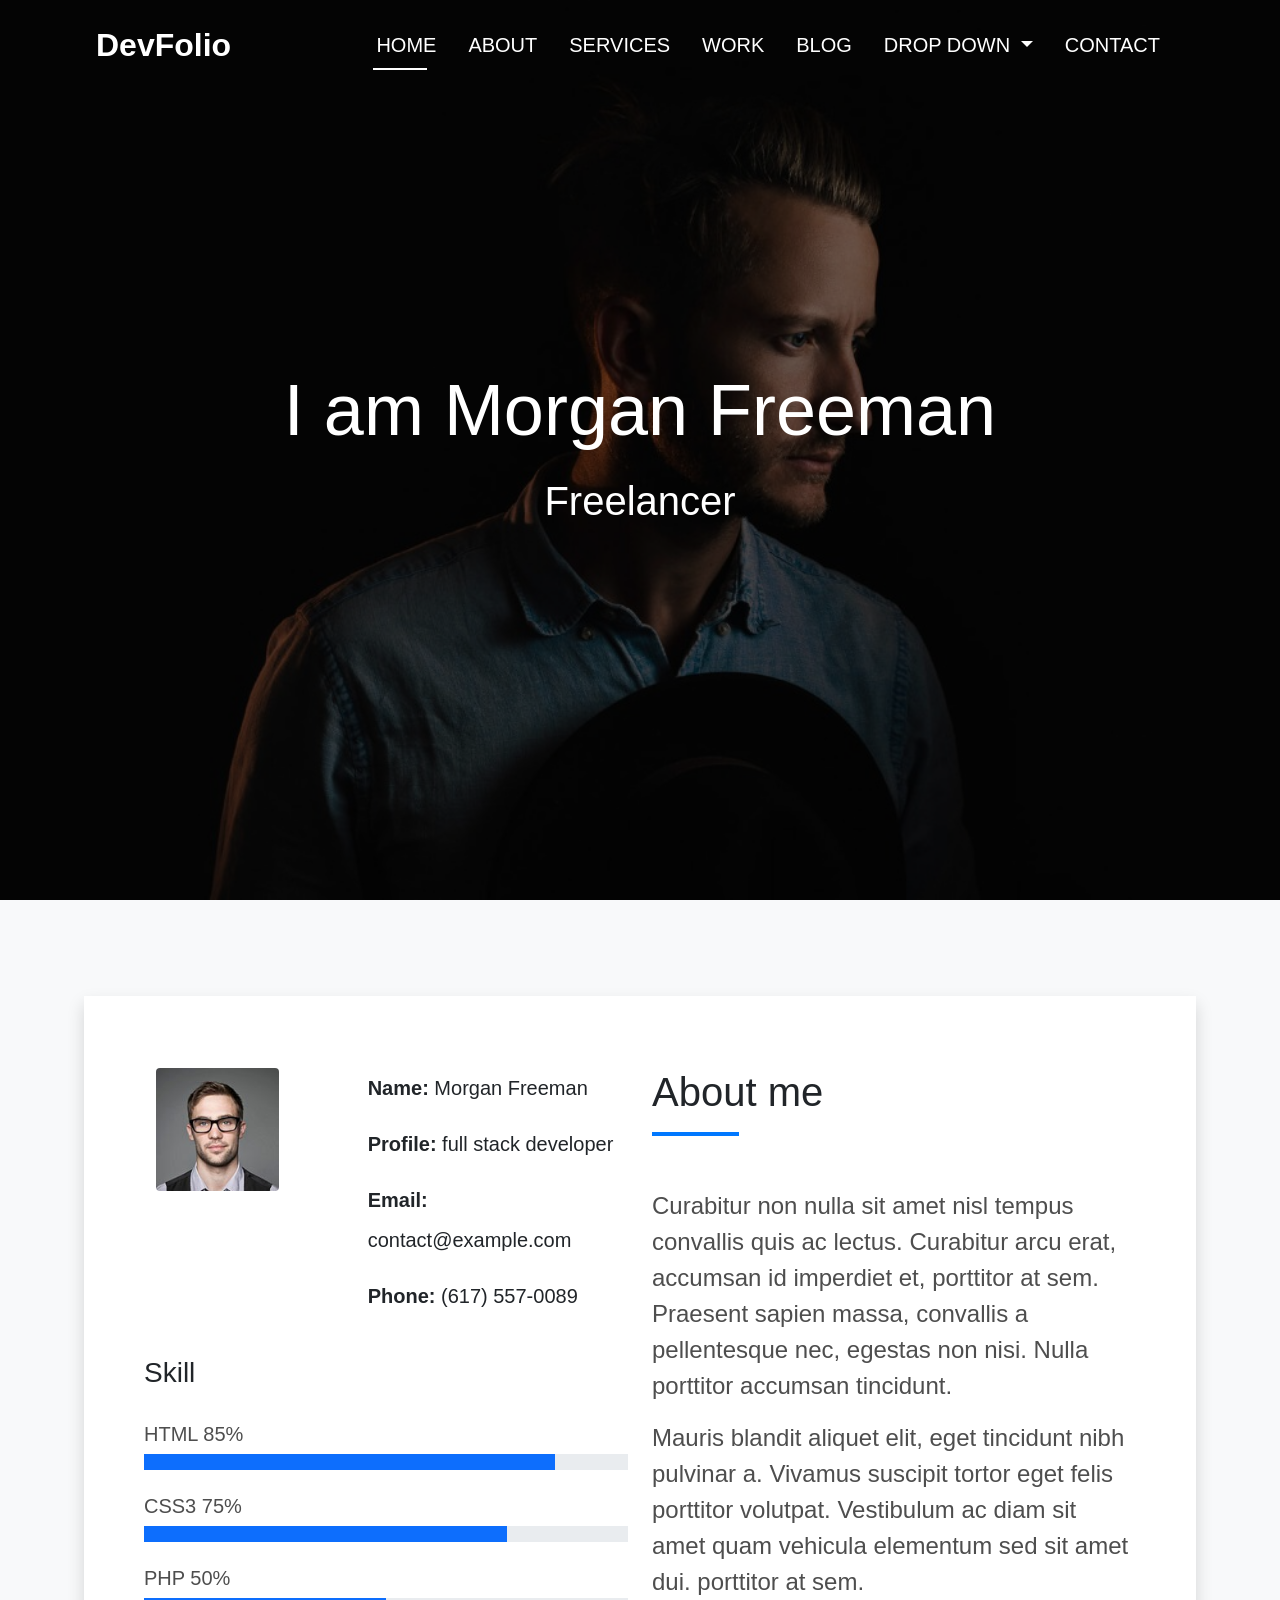
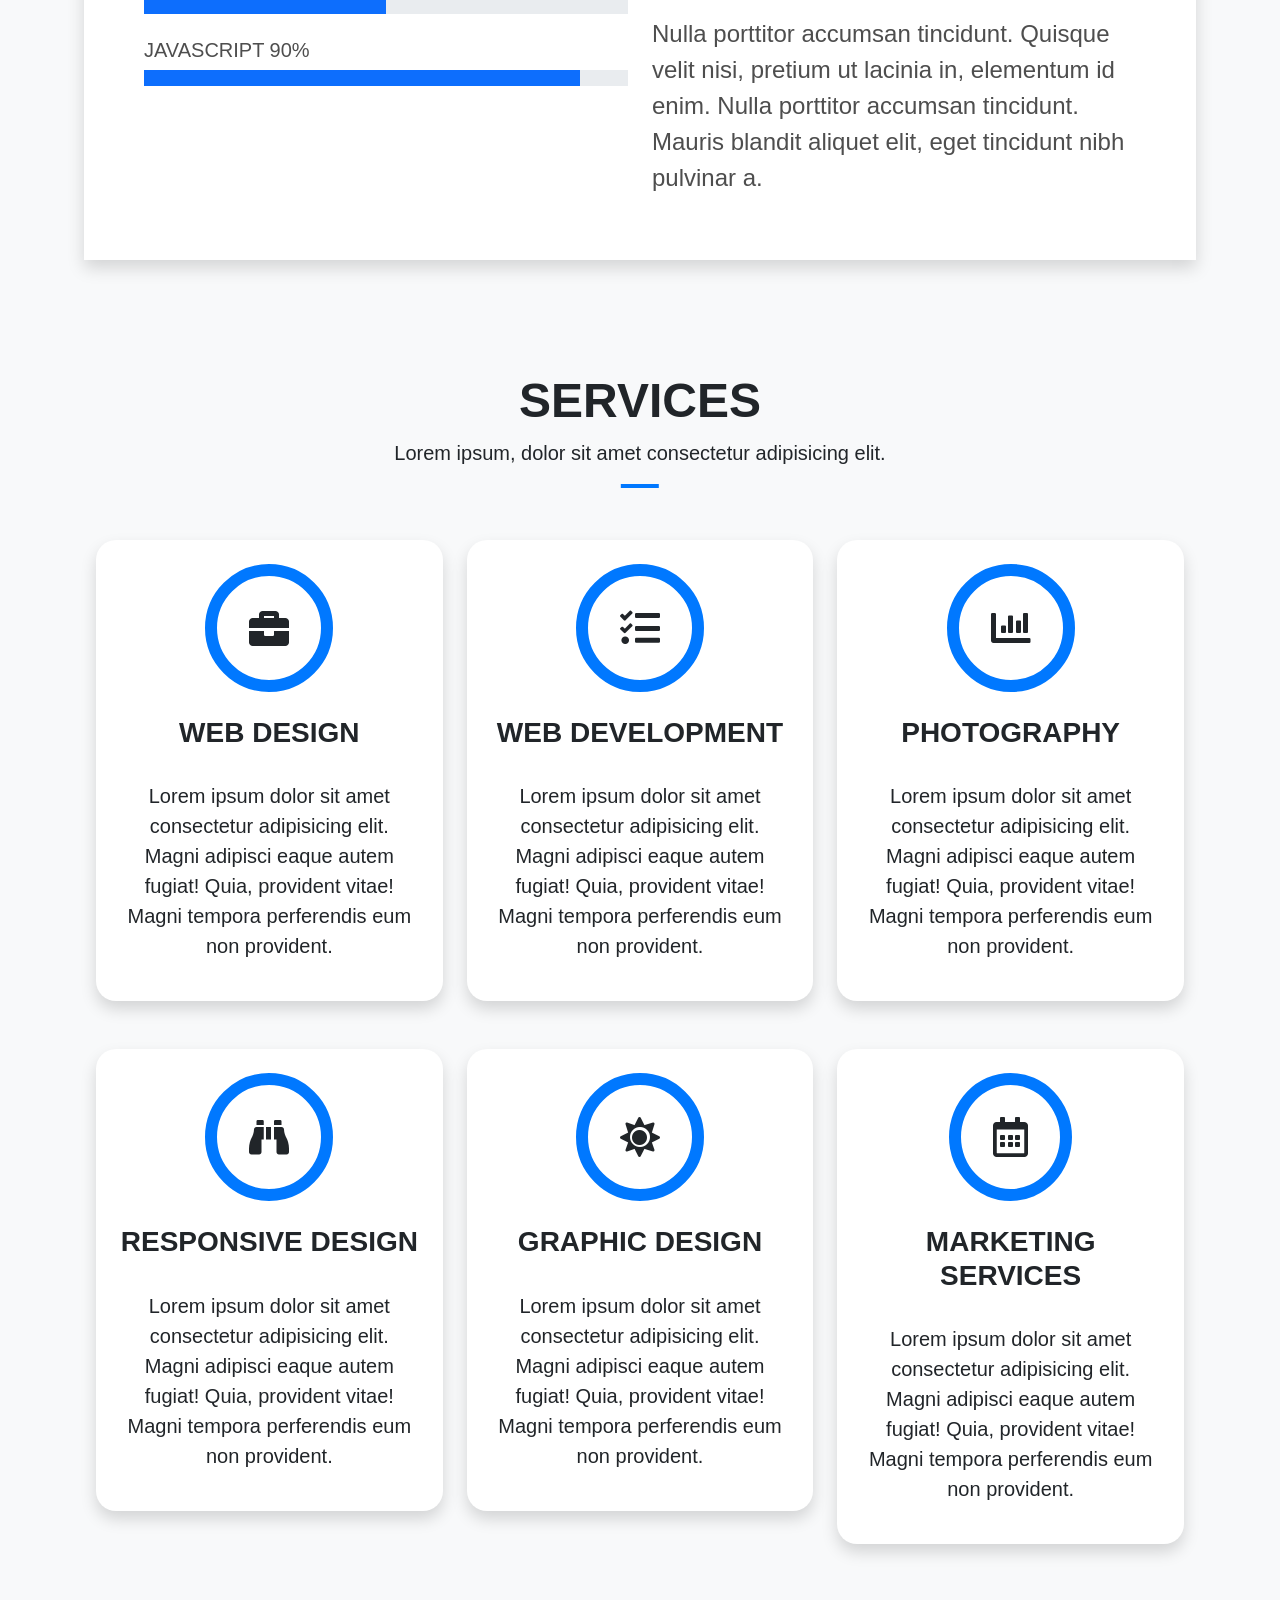
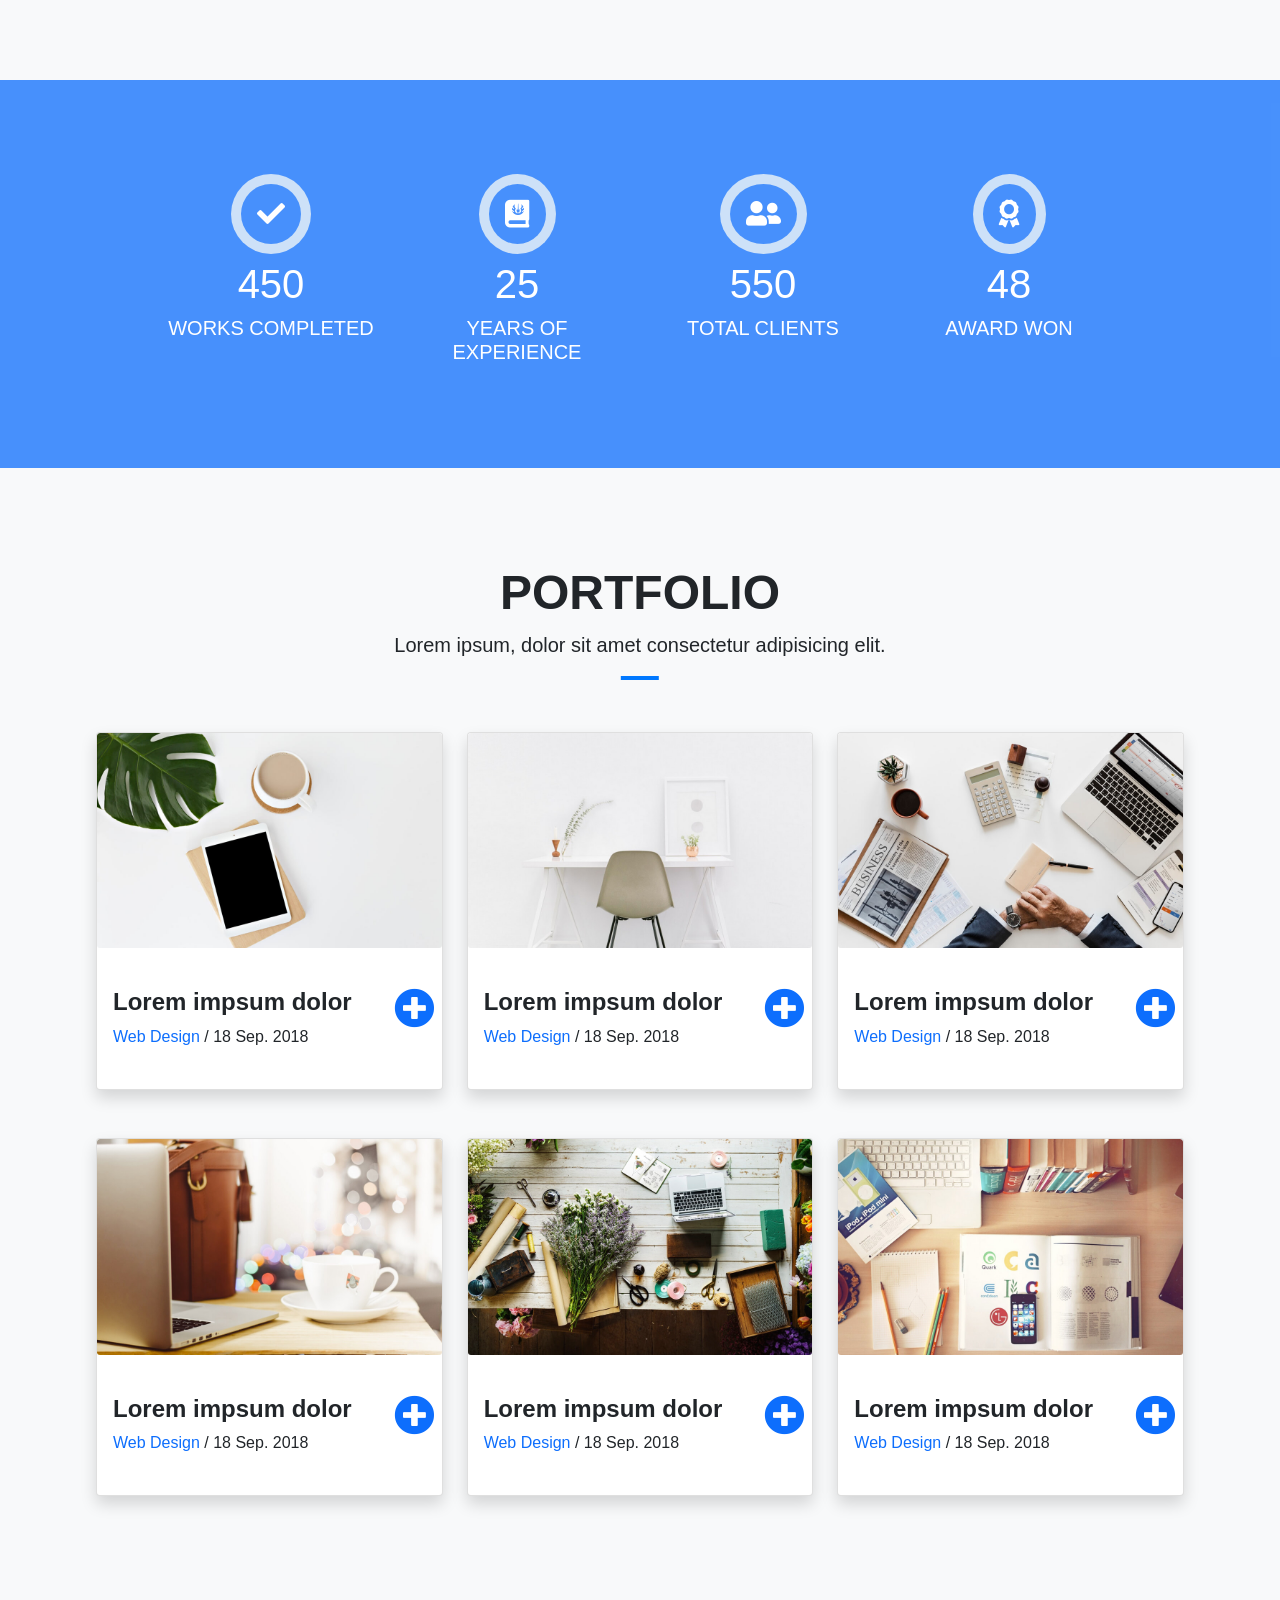
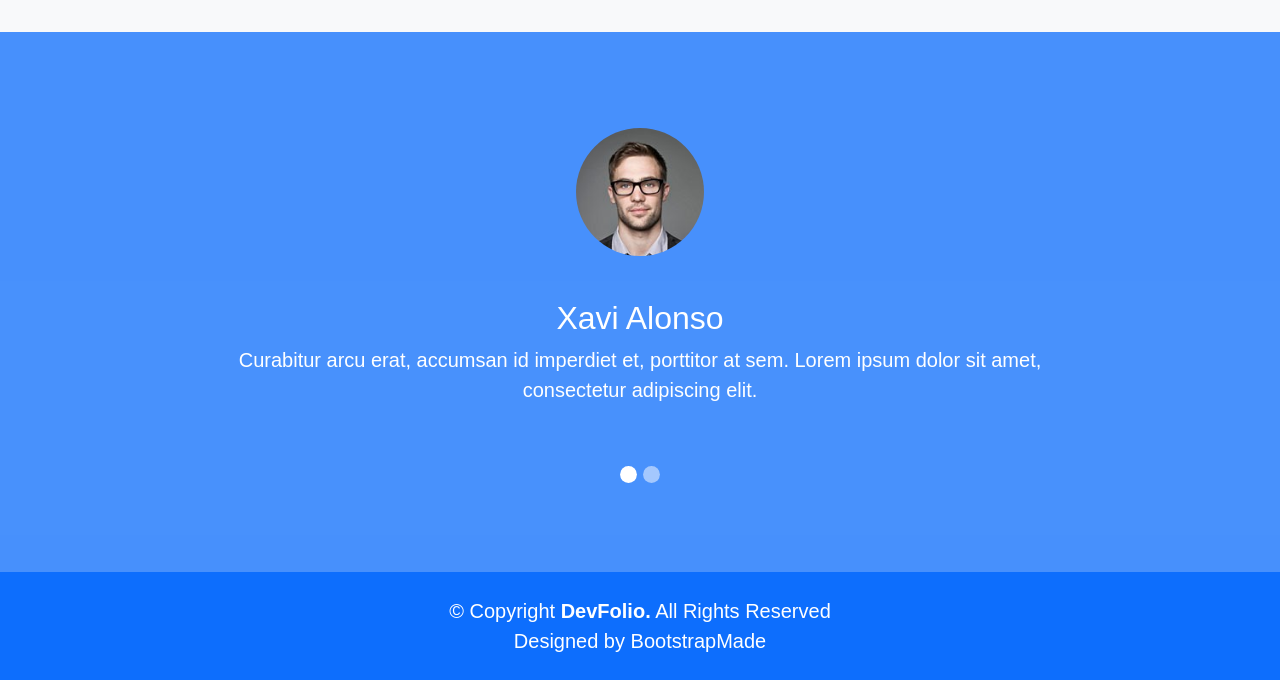
==== home.html @ 1c90859f "reviews" ====
<html>

<head>
    <title>DevFolio Bootstrap Portfolio Template - Index</title>
    <link rel="icon" href="images/bootstrap-logo-black-and-white.png">
    <link rel="stylesheet" href="css/bootstrap.min.css">
    <link rel="stylesheet" href="css/all.min.css">
    <link rel="stylesheet" href="css/home.css">
</head>

<body class="bg-light">

    <nav class="nav-bar navbar-expand-lg fixed-top py-3 w-85 m-auto">
        <div class="d-flex justify-content-between align-content-center navbar-dark">
            <a href="home.html" class="navbar-brand fs-2 fw-bold"> DevFolio</a>
            <button class="navbar-toggler" type="button" data-bs-toggle="collapse"
                data-bs-target="#navbarSupportedContent" aria-controls="navbarSupportedContent" aria-expanded="false"
                aria-label="Toggle navigation">
                <span class="navbar-toggler-icon"></span>
            </button>

            <div class="collapse navbar-collapse flex-grow-0 fs-5" id="navbarSupportedContent">
                <ul class="navbar-nav me-auto mb-2 mb-lg-0">
                    <li class="nav-item pe-3">
                        <a class="nav-link active position-relative nav-line-visible" aria-current="page"
                            href="#home">HOME</a>
                    </li>
                    <li class="nav-item pe-3">
                        <a class="nav-link active position-relative nav-line" aria-current="page"
                            href="#about">ABOUT</a>
                    </li>
                    <li class="nav-item pe-3">
                        <a class="nav-link active position-relative nav-line" aria-current="page"
                            href="#services">SERVICES</a>
                    </li>
                    <li class="nav-item pe-3">
                        <a class="nav-link active position-relative nav-line" aria-current="page" href="#work">WORK</a>
                    </li>
                    <li class="nav-item pe-3">
                        <a class="nav-link active position-relative nav-line" aria-current="page" href="#blog">BLOG</a>
                    </li>
                    <li class="nav-item dropdown pe-3">
                        <a class="nav-link dropdown-toggle active position-relative nav-line" href="#"
                            id="navbarDropdown" role="button" data-bs-toggle="dropdown" aria-expanded="false">
                            DROP DOWN
                        </a>
                        <ul class="dropdown-menu" aria-labelledby="navbarDropdown">
                            <li><a href="" class="dropdown-item">Drop Down 1</a></li>
                            <li><a href="" class="dropdown-item">DEEP Drop Down</a></li>
                            <li><a href="" class="dropdown-item">Drop Down 2</a></li>
                            <li><a href="" class="dropdown-item">Drop Down 3</a></li>
                            <li><a href="" class="dropdown-item">Drop Down 4</a></li>
                        </ul>

                    </li>
                    <li class="nav-item pe-3">
                        <a class="nav-link active position-relative nav-line" aria-current="page"
                            href="#contact">CONTACT</a>
                    </li>
                </ul>
            </div>
        </div>
    </nav>

    <section class="bg-img vh-100 position-relative" id="home">
        <div class="bg-black position-absolute vh-100 w-100 bg-opacity-50">
            <div class="vh-100 text-white d-flex flex-column align-items-center justify-content-center">
                <h1 class="mb-4">I am Morgan Freeman</h1>
                <h4 class="fs-1">Freelancer</h4>

            </div>
        </div>
    </section>

    <section class="my-7" id="about">
        <div class="w-85 m-auto">
            <div class="row shadow bg-white p-5 ">
                <div class=" col-lg-6">
                    <div class="row">
                        <div class="col-5 p-4 ">
                            <img src="images/pp.jfif" class="rounded w-75" alt="">
                        </div>
                        <div class="col-7 p-4 lh-lg">
                            <p class="fs-5"><span class="fw-bold">Name:</span> Morgan Freeman</p>
                            <p class="fs-5"><span class="fw-bold">Profile:</span> full stack developer</p>
                            <p class="fs-5"><span class="fw-bold">Email:</span> contact@example.com</p>
                            <p class="fs-5"><span class="fw-bold">Phone: </span> (617) 557-0089</p>
                        </div>
                    </div>
                    <h3>Skill</h3>
                    <div class="d-flex flex-column">
                        <h5 class="mt-4 text-clr">HTML 85%</h5>
                        <div class="progress">
                            <div class="progress-bar" style="width: 85%"></div>
                        </div>
                        <h5 class="mt-4 text-clr">CSS3 75%</h5>
                        <div class="progress">
                            <div class="progress-bar" style="width: 75%"></div>
                        </div>
                        <h5 class="mt-4 text-clr">PHP 50%</h5>
                        <div class="progress">
                            <div class="progress-bar" style="width: 50%"></div>
                        </div>
                        <h5 class="mt-4 text-clr">JAVASCRIPT 90%</h5>
                        <div class="progress mb-4">
                            <div class="progress-bar" style="width: 90%"></div>
                        </div>
                    </div>
                </div>
                <div class="col-lg-6">
                    <h2 class="my-4 fs-1 line">About me</h2>
                    <p class="fs-4 text-clr pt-5">Curabitur non nulla sit amet nisl tempus convallis quis ac lectus.
                        Curabitur arcu erat, accumsan
                        id imperdiet et, porttitor at sem. Praesent sapien massa, convallis a pellentesque nec, egestas
                        non nisi. Nulla porttitor accumsan tincidunt.</p>
                    <p class="fs-4 text-clr">Mauris blandit aliquet elit, eget tincidunt nibh pulvinar a. Vivamus
                        suscipit tortor eget felis
                        porttitor volutpat. Vestibulum ac diam sit amet quam vehicula elementum sed sit amet dui.
                        porttitor at sem.</p>
                    <p class="fs-4 text-clr">Nulla porttitor accumsan tincidunt. Quisque velit nisi, pretium ut lacinia
                        in, elementum id enim.
                        Nulla porttitor accumsan tincidunt. Mauris blandit aliquet elit, eget tincidunt nibh pulvinar a.
                    </p>
                </div>
            </div>
        </div>
    </section>

    <section class="my-7" id="services">
        <div class="text-center">
            <h2 class="fs-l fw-bold">SERVICES</h2>
            <p class="position-relative line2 fs-5">Lorem ipsum, dolor sit amet consectetur adipisicing elit.</p>
        </div>
        <div class="w-85 m-auto">
            <div class="row mt-5">
                <div class="col-lg-4">
                    <div class="bg-white rounded-20 text-center p-4 shadow my-4 service">
                        <i class="fas fa-briefcase border-12 rounded-circle fs-1 p-45">
                        </i>
                        <h3 class="py-4 fw-bold fs-3">WEB DESIGN</h3>
                        <p class="fs-5">Lorem ipsum dolor sit amet consectetur adipisicing elit. Magni adipisci eaque
                            autem
                            fugiat! Quia,
                            provident vitae! Magni tempora perferendis eum non provident.</p>
                    </div>
                </div>
                <div class="col-lg-4 ">
                    <div class="bg-white rounded-20 text-center p-4 shadow my-4 service">
                        <i class="fas fa-tasks border-12 rounded-circle fs-1 p-45">
                        </i>
                        <h3 class="py-4 fw-bold fs-3">WEB DEVELOPMENT</h3>
                        <p class="fs-5">Lorem ipsum dolor sit amet consectetur adipisicing elit. Magni adipisci eaque
                            autem
                            fugiat! Quia,
                            provident vitae! Magni tempora perferendis eum non provident.</p>
                    </div>
                </div>
                <div class="col-lg-4 ">
                    <div class="bg-white rounded-20 text-center p-4 shadow my-4 service">
                        <i class="fas fa-chart-bar border-12 rounded-circle fs-1 p-45">
                        </i>
                        <h3 class="py-4 fw-bold fs-3">PHOTOGRAPHY</h3>
                        <p class="fs-5">Lorem ipsum dolor sit amet consectetur adipisicing elit. Magni adipisci eaque
                            autem
                            fugiat! Quia,
                            provident vitae! Magni tempora perferendis eum non provident.</p>
                    </div>
                </div>
                <div class="col-lg-4 ">
                    <div class="bg-white rounded-20 text-center p-4 shadow my-4 service">
                        <i class="fas fa-binoculars border-12 rounded-circle fs-1 p-45">
                        </i>
                        <h3 class="py-4 fw-bold fs-3">RESPONSIVE DESIGN</h3>
                        <p class="fs-5">Lorem ipsum dolor sit amet consectetur adipisicing elit. Magni adipisci eaque
                            autem
                            fugiat! Quia,
                            provident vitae! Magni tempora perferendis eum non provident.</p>
                    </div>
                </div>
                <div class="col-lg-4 ">
                    <div class="bg-white rounded-20 text-center p-4 shadow my-4 service">
                        <i class="fas fa-sun border-12 rounded-circle fs-1 p-45">
                        </i>
                        <h3 class="py-4 fw-bold fs-3">GRAPHIC DESIGN</h3>
                        <p class="fs-5">Lorem ipsum dolor sit amet consectetur adipisicing elit. Magni adipisci eaque
                            autem
                            fugiat! Quia,
                            provident vitae! Magni tempora perferendis eum non provident.</p>
                    </div>
                </div>
                <div class="col-lg-4 ">
                    <div class="bg-white rounded-20 text-center p-4 shadow my-4 service">
                        <i class="far fa-calendar-alt border-12 rounded-circle fs-1 p-45">
                        </i>
                        <h3 class="py-4 fw-bold fs-3">MARKETING SERVICES</h3>
                        <p class="fs-5">Lorem ipsum dolor sit amet consectetur adipisicing elit. Magni adipisci eaque
                            autem
                            fugiat! Quia,
                            provident vitae! Magni tempora perferendis eum non provident.</p>
                    </div>
                </div>

            </div>
        </div>
    </section>

    <section class="w-100 counter">
        <div class="bg-primary bg-opacity-75">
            <div class="w-75 m-auto py-5">
                <div class="row py-5 text-white text-center">
                    <div class="col-md-3">
                        <div class="">
                            <i class="fas fa-check fs-3 shadow-blue rounded-circle mt-sm-2"></i>
                            <h4 class="fs-1 pt-3">450</h4>
                            <h5>WORKS COMPLETED</h5>
                        </div>
                    </div>
                    <div class="col-md-3">
                        <div>
                            <i class="fas fa-journal-whills fs-3 shadow-blue rounded-circle mt-sm-2"></i>
                            <h4 class="fs-1 pt-3">25</h4>
                            <h5>YEARS OF EXPERIENCE</h5>
                        </div>
                    </div>
                    <div class="col-md-3">
                        <div>
                            <i class="fas fa-user-friends fs-3 shadow-blue rounded-circle mt-sm-2"></i>
                            <h4 class="fs-1 pt-3">550</h4>
                            <h5>TOTAL CLIENTS</h5>
                        </div>
                    </div>
                    <div class="col-md-3">
                        <div>
                            <i class="fas fa-award fs-3 shadow-blue rounded-circle mt-sm-2"></i>
                            <h4 class="fs-1 pt-3">48</h4>
                            <h5>AWARD WON</h5>
                        </div>
                    </div>
                </div>
            </div>
        </div>
    </section>

    <section class="my-7" id="work">
        <div class="text-center">
            <h2 class="fs-l fw-bold">PORTFOLIO</h2>
            <p class="position-relative line2 fs-5">Lorem ipsum, dolor sit amet consectetur adipisicing elit.</p>
        </div>
        <div>
            <div class="w-85 m-auto">
                <div class="row mt-5">
                    <div class="col-4">
                        <div class="card my-4 shadow">
                            <div class="card-img overflow-hidden">
                                <img src="images/1.jfif" class="card-img-top" alt="">
                            </div>
                            <div class="card-body">
                                <div class="row my-4">
                                    <div class="col-10">
                                        <h5 class="card-title fw-bold fs-4">Lorem impsum dolor</h5>
                                        <p class="card-text"><span class="text-primary"> Web Design </span> / 18 Sep.
                                            2018
                                        </p>
                                    </div>
                                    <div class="col-2">
                                        <a href="details.html"><i class="fas fa-plus-circle text-primary fs-1"></i></a>
                                    </div>
                                </div>
                            </div>
                        </div>
                    </div>
                    <div class="col-4">
                        <div class="card my-4 shadow">
                            <div class="card-img overflow-hidden">
                                <img src="images/2.jfif" class="card-img-top" alt="">
                            </div>
                            <div class="card-body">
                                <div class="row my-4">
                                    <div class="col-10">
                                        <h5 class="card-title fw-bold fs-4">Lorem impsum dolor</h5>
                                        <p class="card-text"><span class="text-primary"> Web Design </span> / 18 Sep.
                                            2018
                                        </p>
                                    </div>
                                    <div class="col-2">
                                        <a href="details.html"><i class="fas fa-plus-circle text-primary fs-1"></i></a>
                                    </div>
                                </div>
                            </div>
                        </div>
                    </div>
                    <div class="col-4">
                        <div class="card my-4 shadow">
                            <div class="card-img overflow-hidden">
                                <img src="images/3.jfif" class="card-img-top" alt="">
                            </div>
                            <div class="card-body">
                                <div class="row my-4">
                                    <div class="col-10">
                                        <h5 class="card-title fw-bold fs-4">Lorem impsum dolor</h5>
                                        <p class="card-text"><span class="text-primary"> Web Design </span> / 18 Sep.
                                            2018
                                        </p>
                                    </div>
                                    <div class="col-2">
                                        <a href="details.html"><i class="fas fa-plus-circle text-primary fs-1"></i></a>
                                    </div>
                                </div>
                            </div>
                        </div>
                    </div>
                    <div class="col-4">
                        <div class="card my-4 shadow">
                            <div class="card-img overflow-hidden">
                                <img src="images/4.jfif" class="card-img-top" alt="">
                            </div>
                            <div class="card-body">
                                <div class="row my-4">
                                    <div class="col-10">
                                        <h5 class="card-title fw-bold fs-4">Lorem impsum dolor</h5>
                                        <p class="card-text"><span class="text-primary"> Web Design </span> / 18 Sep.
                                            2018
                                        </p>
                                    </div>
                                    <div class="col-2">
                                        <a href="details.html"><i class="fas fa-plus-circle text-primary fs-1"></i></a>
                                    </div>
                                </div>
                            </div>
                        </div>
                    </div>
                    <div class="col-4">
                        <div class="card my-4 shadow">
                            <div class="card-img overflow-hidden">
                                <img src="images/5.jfif" class="card-img-top" alt="">
                            </div>
                            <div class="card-body">
                                <div class="row my-4">
                                    <div class="col-10">
                                        <h5 class="card-title fw-bold fs-4">Lorem impsum dolor</h5>
                                        <p class="card-text"><span class="text-primary"> Web Design </span> / 18 Sep.
                                            2018
                                        </p>
                                    </div>
                                    <div class="col-2">
                                        <a href="details.html"><i class="fas fa-plus-circle text-primary fs-1"></i></a>
                                    </div>
                                </div>
                            </div>
                        </div>
                    </div>
                    <div class="col-4">
                        <div class="card my-4 shadow">
                            <div class="card-img overflow-hidden">
                                <img src="images/6.jfif" class="card-img-top" alt="">
                            </div>
                            <div class="card-body">
                                <div class="row my-4">
                                    <div class="col-10">
                                        <h5 class="card-title fw-bold fs-4">Lorem impsum dolor</h5>
                                        <p class="card-text"><span class="text-primary"> Web Design </span> / 18 Sep.
                                            2018
                                        </p>
                                    </div>
                                    <div class="col-2">
                                        <a href="details.html"><i class="fas fa-plus-circle text-primary fs-1"></i></a>
                                    </div>
                                </div>
                            </div>
                        </div>
                    </div>
                </div>
            </div>
        </div>
    </section>

    <section class="bg-img2 ">
        <div class="bg-primary bg-opacity-75 py-5 h-60">
            <div id="carouselExampleCaptions" class="carousel slide py-5" data-bs-ride="carousel">
                <div class="carousel-indicators">
                    <button type="button" data-bs-target="#carouselExampleCaptions" data-bs-slide-to="0" class="active"
                        aria-current="true" aria-label="Slide 1"></button>
                    <button type="button" data-bs-target="#carouselExampleCaptions" data-bs-slide-to="1"
                        aria-label="Slide 2"></button>
                </div>
                <div class="carousel-inner">
                    <div class="carousel-item active h-75 text-center">
                        <img src="images/pp.jfif" class="d-inline-block rounded-circle" width="10%" alt="...">
                        <div class="carousel-caption d-md-inline-block">
                            <h2>Xavi Alonso</h2>
                            <p class="fs-5">
                                Curabitur arcu erat, accumsan id imperdiet et, porttitor at sem. Lorem ipsum dolor sit
                                amet,
                                consectetur adipiscing elit.
                            </p>
                        </div>
                    </div>
                    <div class="carousel-item h-75 text-center">
                        <img src="images/pp2.jfif" class="d-inline-block rounded-circle" width="10%" alt="...">
                        <div class="carousel-caption d-md-inline-block">
                            <h2>Marta Socrate</h2>
                            <p class="fs-5">
                                Curabitur arcu erat, accumsan id imperdiet et, porttitor at sem. Lorem ipsum dolor sit
                                amet,
                                consectetur adipiscing elit.
                            </p>
                        </div>
                    </div>
                </div>
            </div>

        </div>

    </section>

    <footer class="text-white bg-primary text-center fs-5">
        <p class="m-0 pt-4">© Copyright <span class="fw-bold">DevFolio.</span> All Rights Reserved</p>
        <p class="m-0 pb-4">Designed by BootstrapMade</p>
    </footer>

    

    <script src="js/popper.min.js"></script>
    <script src="js/bootstrap.min.js"></script>
</body>

</html>
---- css/home.css ----
body {
    font-family: sans-serif;
}

.bg-img {
    background-image: url(..//images/bg.jfif);
    background-attachment: fixed;
    background-size: cover;
    background-position: center center;
}

.bg-img2 {
    background-image: url(..//images/tree.jfif);
    background-attachment: fixed;
    background-size: cover;
    background-position: center center;
}

.nav-line-visible::before {
    content: '';
    position: absolute;
    margin-left: 5px;
    height: 2px;
    top: 100%;
    left: 0;
    width: 70%;
    background-color: white;
}

.nav-line::before {
    content: '';
    margin-left: 5px;
    position: absolute;
    height: 2px;
    top: 100%;
    left: 0;
    width: 0;
    visibility: hidden;
    transition: all 0.5s;
}

.nav-item:hover .nav-line::before {
    visibility: visible;
    width: 70%;
    background-color: white;
}

.dropdown-item:hover {
    color: #0078ff;
    background-color: transparent;
}

.w-85 {
    width: 85%;
}

h1 {
    font-size: 4.5rem;
}

.progress {
    border-radius: 0;
}

.text-clr {
    color: #4e4e4e;
}

.line {
    position: relative;
}

.line::before {
    content: '';
    position: absolute;
    width: 18%;
    background-color: #0078ff;
    height: 4px;
    top: 100%;
    margin: 16px 0;
}

.line2::before {
    content: '';
    position: absolute;
    width: 3%;
    background-color: #0078ff;
    height: 4px;
    top: 100%;
    left: 50%;
    transform: translateX(-50%);
    margin: 16px 0;
}

.my-7 {
    margin-top: 6rem;
    margin-bottom: 7rem;
}

.fs-l {
    font-size: 3rem;
}

.border-12 {
    border: solid 12px #0078ff;
    transition: all 0.2s;
}

.p-45 {
    padding: 2rem;
}

.rounded-20 {
    border-radius: 20px;
}

.service:hover .border-12 {
    background-color: #0078ff;
    color: white;
    box-shadow: 0 0 0 12px #cde1f8;
}

.counter {
    background-image: url(..//images/sbg.jfif);
    background-attachment: fixed;
    background-size: cover;
    background-position: center center;
}

.shadow-blue {
    box-shadow: 0 0 0 10px #cde1f8;
    padding: 1rem;
}

.card-img img {
    transition: transform 1s;
}

.card:hover .card-img img {
    transform: scale(1.3);
}

.carousel-indicators [data-bs-target] {
    width: 17px;
    height: 17px;
    border-radius: 50%;
    background-color: white;
}

.h-60 {
    height: 60%;
}
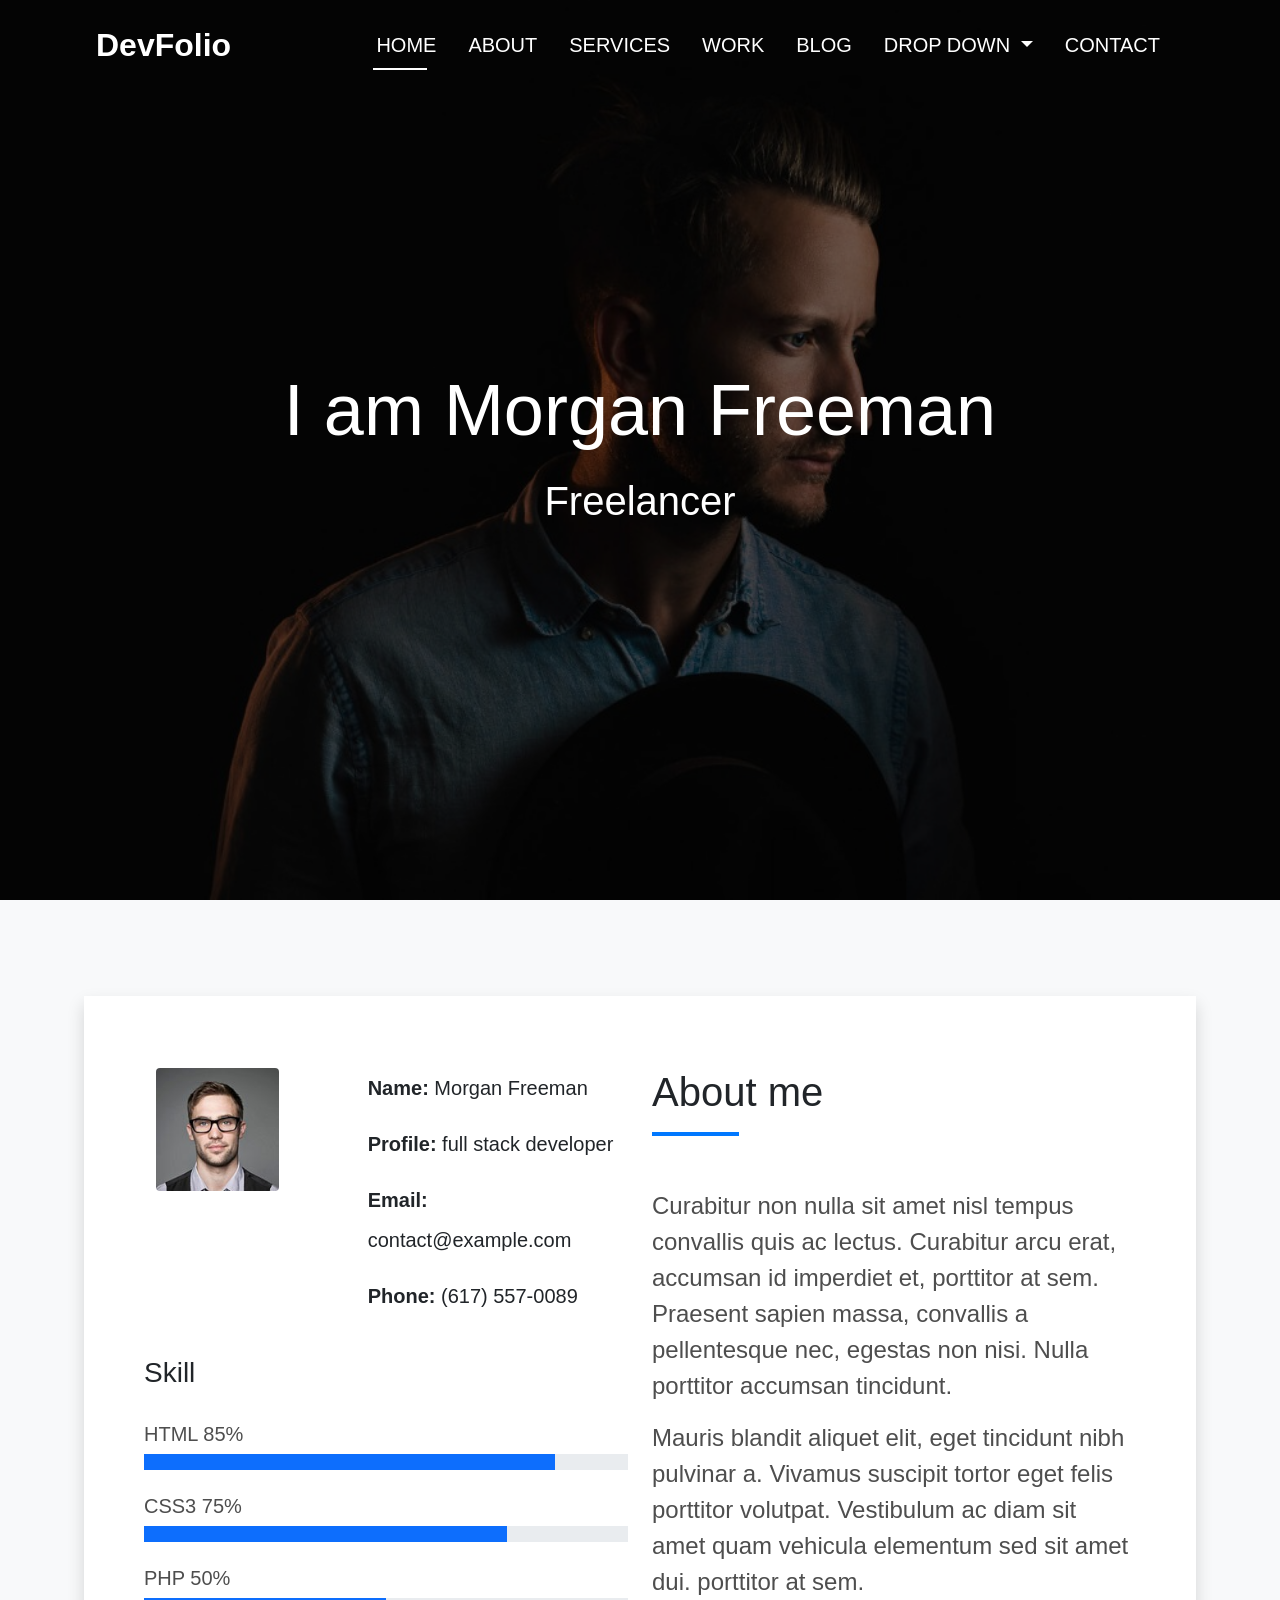
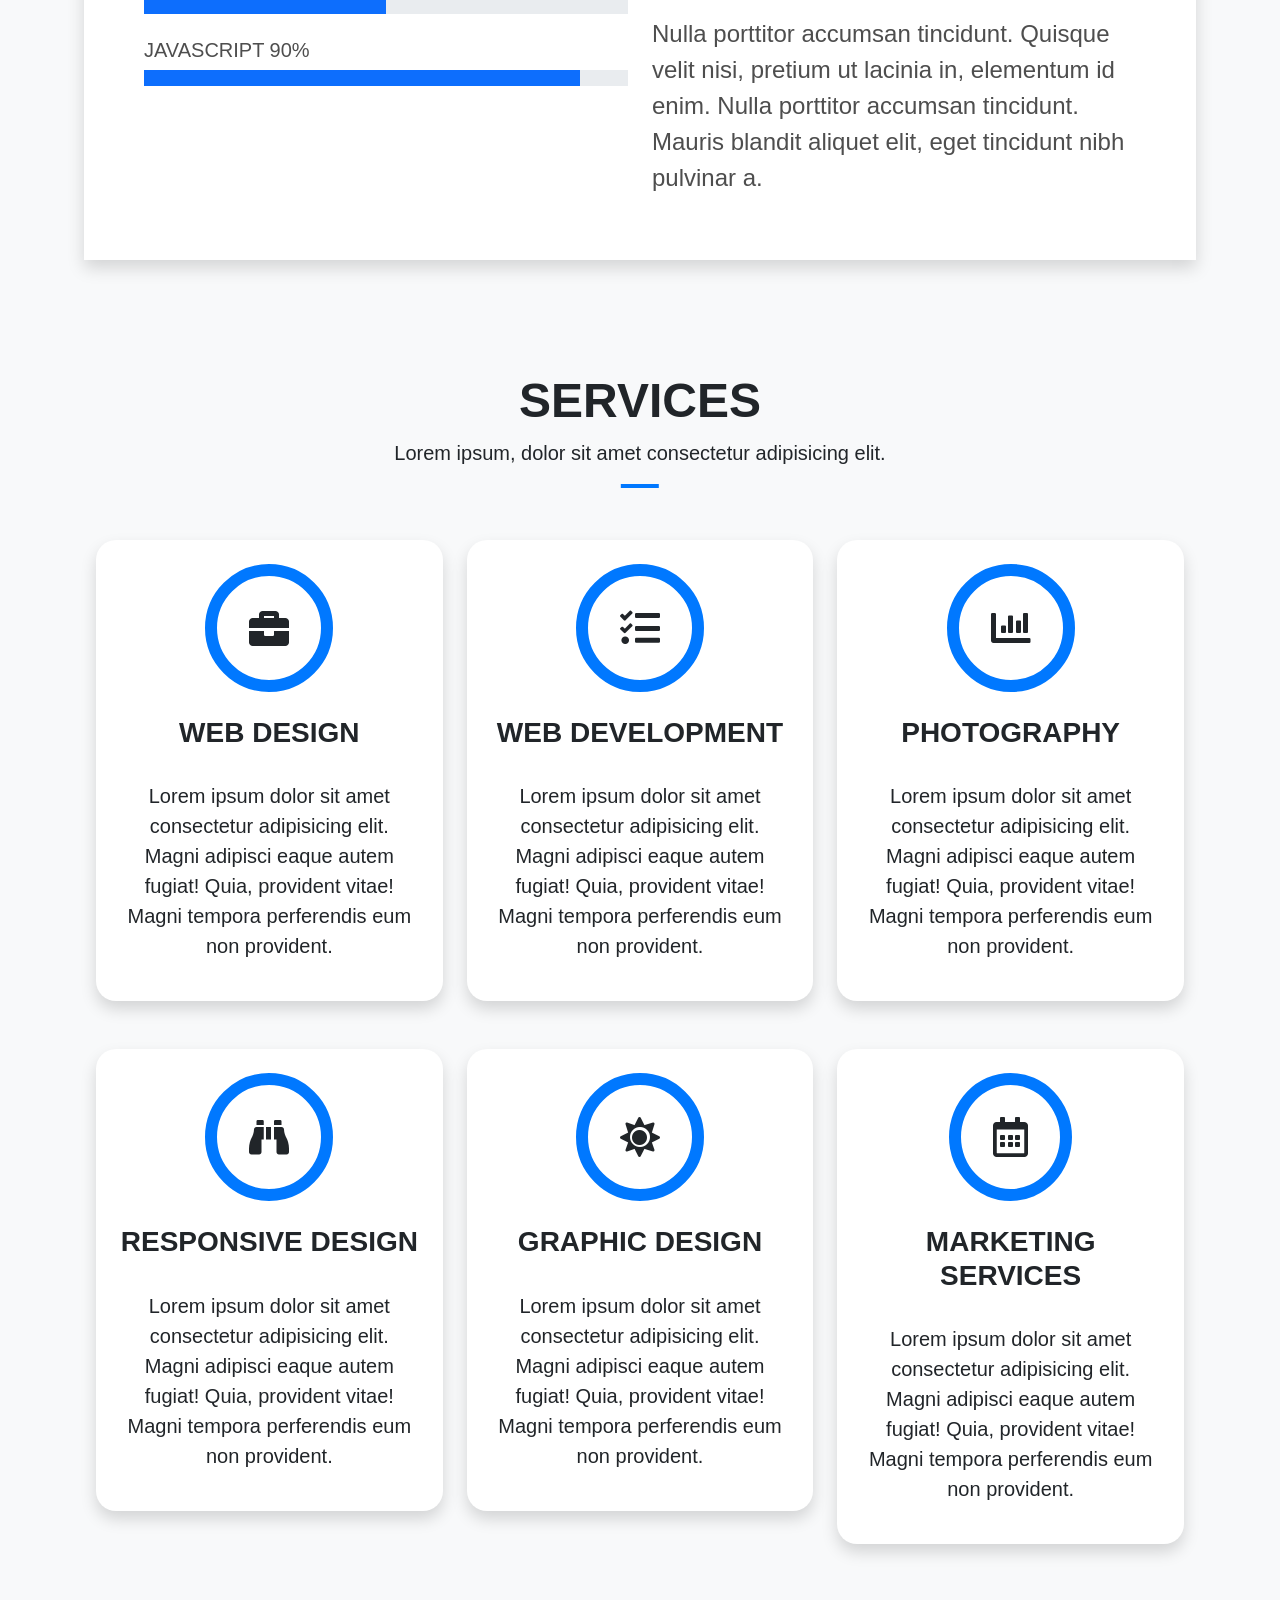
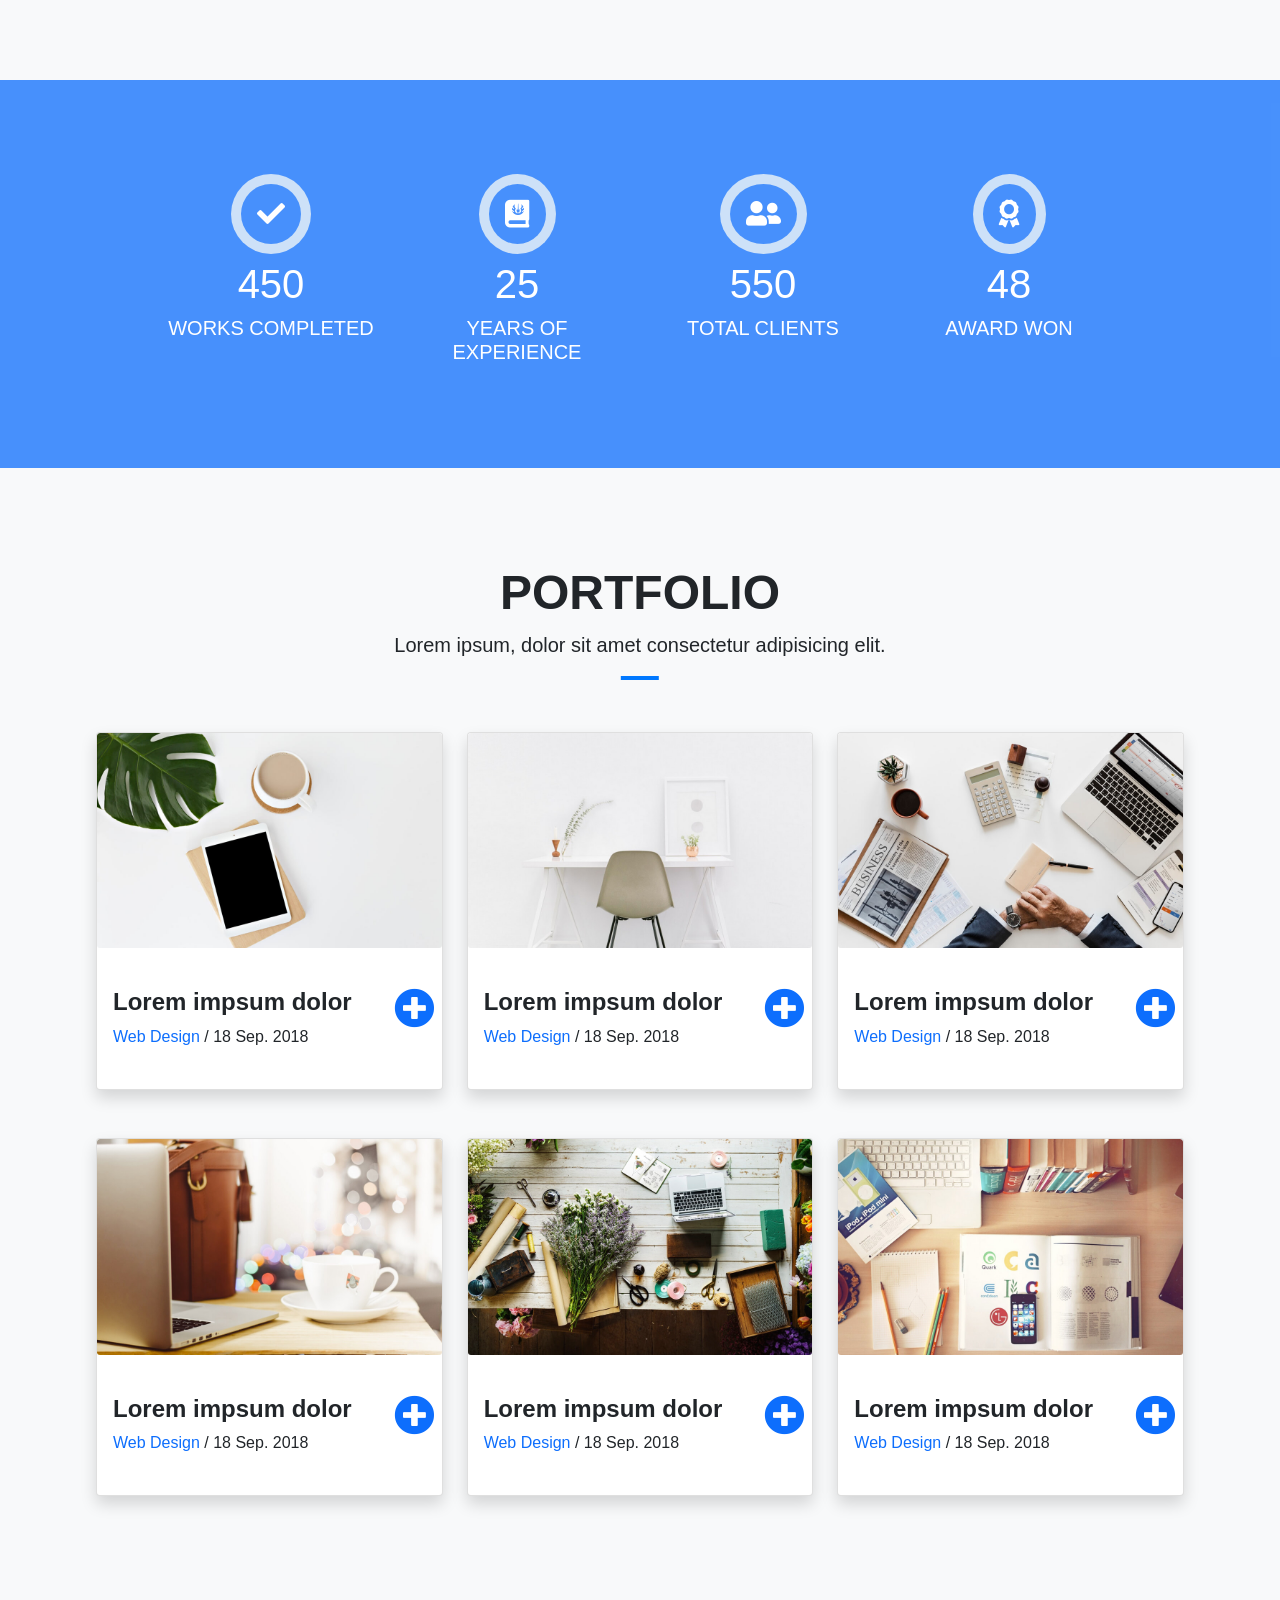
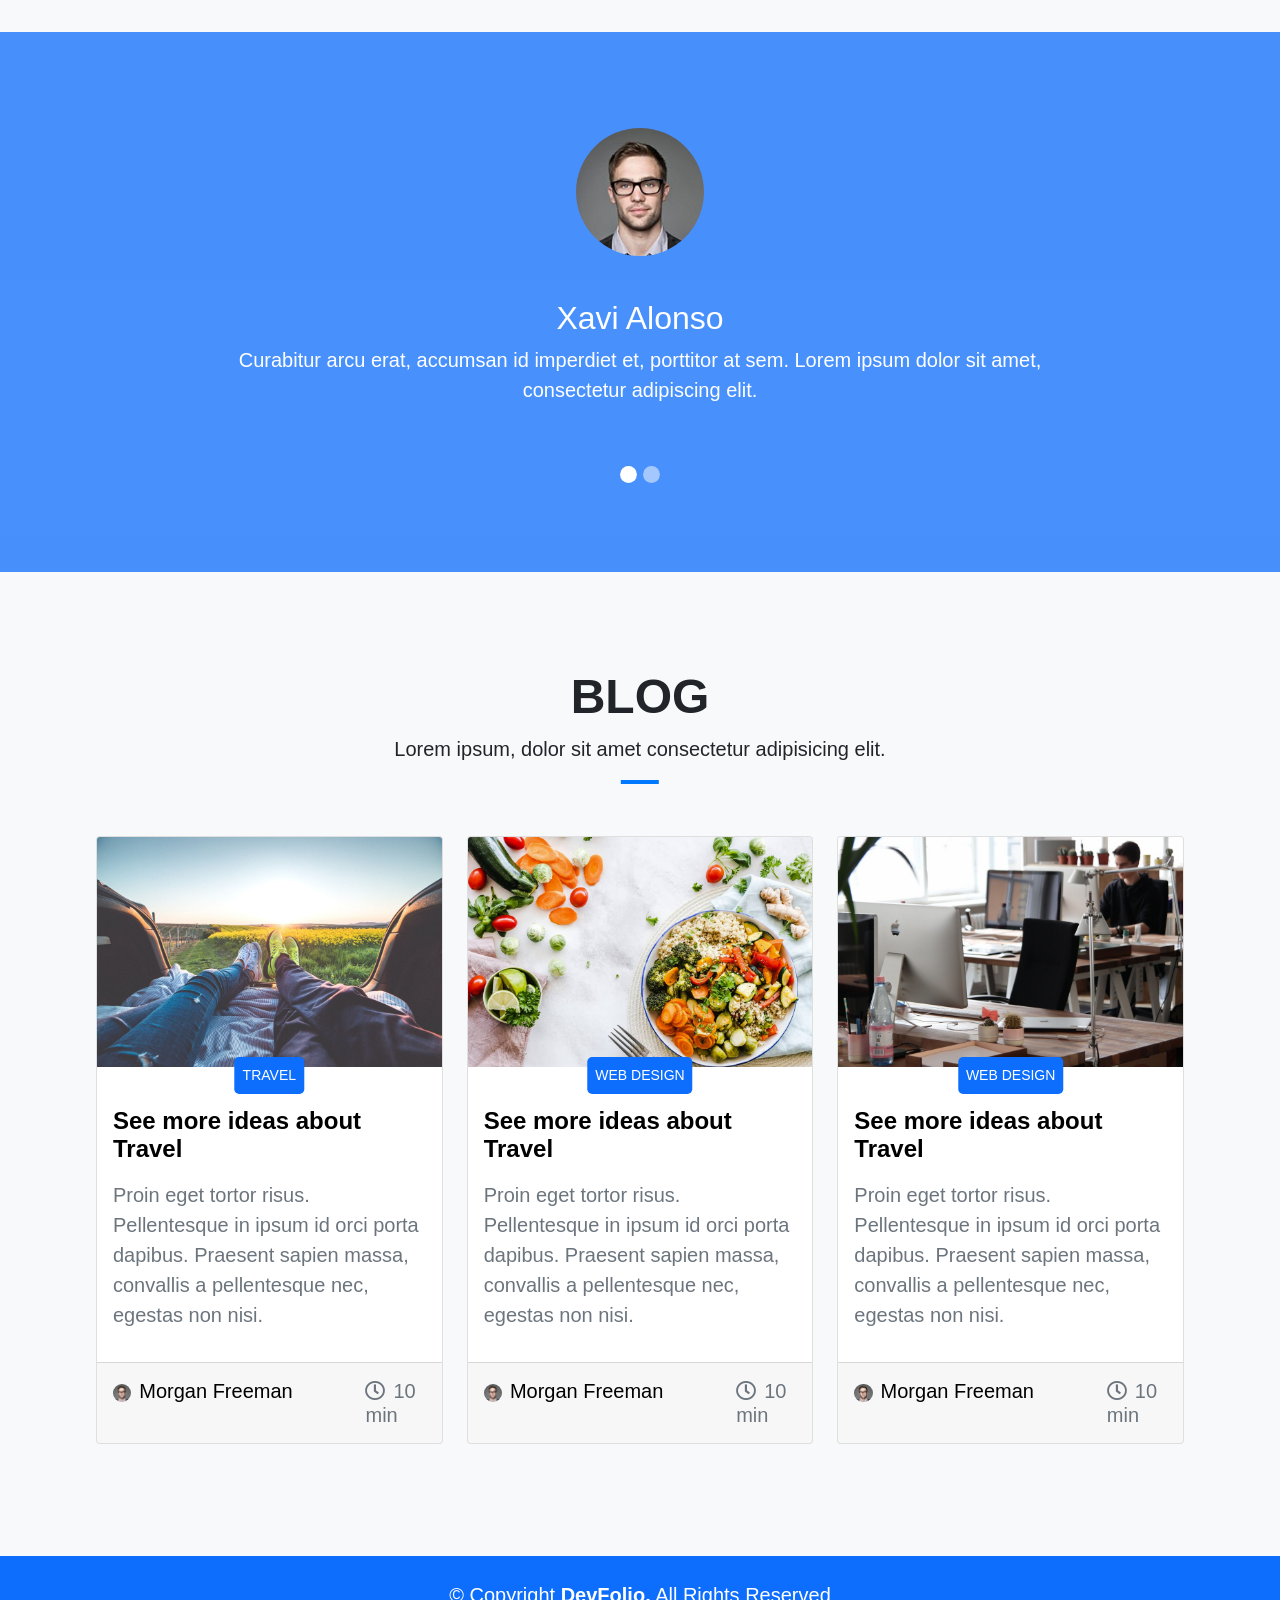
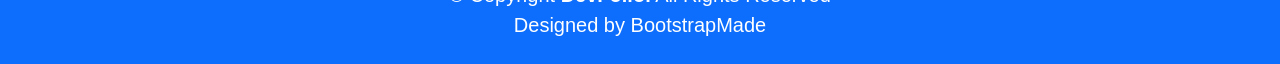
==== commit 77fc6ac2: "blog-section" ====
--- a/home.html
+++ b/home.html
@@ -413,13 +413,119 @@
 
     </section>
 
+    <section class="my-7">
+        <div class="text-center">
+            <h2 class="fs-l fw-bold">BLOG</h2>
+            <p class="position-relative line2 fs-5">Lorem ipsum, dolor sit amet consectetur adipisicing elit.</p>
+        </div>
+        <div class="w-85 m-auto">
+            <div class="row mt-5">
+                <div class="col-4 mt-4">
+                    <div class="card">
+                        <div class="position-relative">
+                            <a href=""><img src="images/c-1.jfif" class="card-img-top" alt="..."></a>
+                            <small
+                                class="position-absolute top-97 start-50 translate-middle-x bg-primary text-white p-2 rounded-3">
+                                TRAVEL</small>
+                        </div>
+                        <div class="card-body">
+                            <a href="#" class="text-black text-decoration-none">
+                                <h4 class="card-title fw-bold pt-4 pb-2 hv-title">See more ideas about Travel</h4>
+                            </a>
+                            <p class="card-text fs-5 text-muted pb-3">Proin eget tortor risus. Pellentesque in ipsum id
+                                orci porta dapibus.
+                                Praesent sapien massa, convallis a pellentesque nec, egestas non nisi.</p>
+                        </div>
+                        <div class="card-footer">
+                            <div class="row mt-2">
+                                <div class="col-9">
+                                    <a href="#" class="text-black text-decoration-none">
+                                        <h5 class="hv-title"><img src="images/pp.jfif" class="rounded-circle me-2"
+                                                width="8%" alt="">Morgan Freeman</h5>
+                                    </a>
+                                </div>
+                                <div class="col-3">
+                                    <h5 class="text-muted"><i class=" far fa-clock me-2"></i>10 min</h5>
+                                </div>
+                            </div>
+
+                        </div>
+                    </div>
+                </div>
+                <div class="col-4 mt-4">
+                    <div class="card">
+                        <div class="position-relative">
+                            <a href=""><img src="images/c-2.jfif" class="card-img-top" alt="..."></a>
+                            <small
+                                class="position-absolute top-97 start-50 translate-middle-x bg-primary text-white p-2 rounded-3">
+                                WEB DESIGN</small>
+                        </div>
+                        <div class="card-body">
+                            <a href="#" class="text-black text-decoration-none hv-title">
+                                <h4 class="card-title fw-bold pt-4 pb-2 hv-title">See more ideas about Travel</h4>
+                            </a>
+                            <p class="card-text fs-5 text-muted pb-3">Proin eget tortor risus. Pellentesque in ipsum id
+                                orci porta dapibus.
+                                Praesent sapien massa, convallis a pellentesque nec, egestas non nisi.</p>
+                        </div>
+                        <div class="card-footer">
+                            <div class="row mt-2">
+                                <div class="col-9">
+                                    <a href="#" class="text-black text-decoration-none">
+                                        <h5 class="hv-title"><img src="images/pp.jfif" class="rounded-circle me-2"
+                                                width="8%" alt="">Morgan Freeman</h5>
+                                    </a>
+                                </div>
+                                <div class="col-3">
+                                    <h5 class="text-muted"><i class=" far fa-clock me-2"></i>10 min</h5>
+                                </div>
+                            </div>
+
+                        </div>
+                    </div>
+                </div>
+                <div class="col-4 mt-4">
+                    <div class="card">
+                        <div class="position-relative">
+                            <a href=""><img src="images/c-3.jfif" class="card-img-top" alt="..."></a>
+                            <small
+                                class="position-absolute top-97 start-50 translate-middle-x bg-primary text-white p-2 rounded-3">
+                                WEB DESIGN</small>
+                        </div>
+                        <div class="card-body">
+                            <a href="#" class="text-black text-decoration-none hv-title">
+                                <h4 class="card-title fw-bold pt-4 pb-2 hv-title">See more ideas about Travel</h4>
+                            </a>
+                            <p class="card-text fs-5 text-muted pb-3">Proin eget tortor risus. Pellentesque in ipsum id
+                                orci porta dapibus.
+                                Praesent sapien massa, convallis a pellentesque nec, egestas non nisi.</p>
+                        </div>
+                        <div class="card-footer">
+                            <div class="row mt-2">
+                                <div class="col-9">
+                                    <a href="#" class="text-black text-decoration-none">
+                                        <h5 class="hv-title"><img src="images/pp.jfif" class="rounded-circle me-2"
+                                                width="8%" alt="">Morgan Freeman</h5>
+                                    </a>
+                                </div>
+                                <div class="col-3">
+                                    <h5 class="text-muted"><i class=" far fa-clock me-2"></i>10 min</h5>
+                                </div>
+                            </div>
+
+                        </div>
+                    </div>
+                </div>
+            </div>
+
+        </div>
+    </section>
+
     <footer class="text-white bg-primary text-center fs-5">
         <p class="m-0 pt-4">© Copyright <span class="fw-bold">DevFolio.</span> All Rights Reserved</p>
         <p class="m-0 pb-4">Designed by BootstrapMade</p>
     </footer>
 
-    
-
     <script src="js/popper.min.js"></script>
     <script src="js/bootstrap.min.js"></script>
 </body>
--- a/css/home.css
+++ b/css/home.css
@@ -149,4 +149,16 @@
 
 .h-60 {
     height: 60%;
+}
+
+.top-97 {
+    top: 96%;
+}
+
+.hv-title {
+    transition: color 0.5s;
+}
+
+.hv-title:hover {
+    color: #0d6efd;
 }
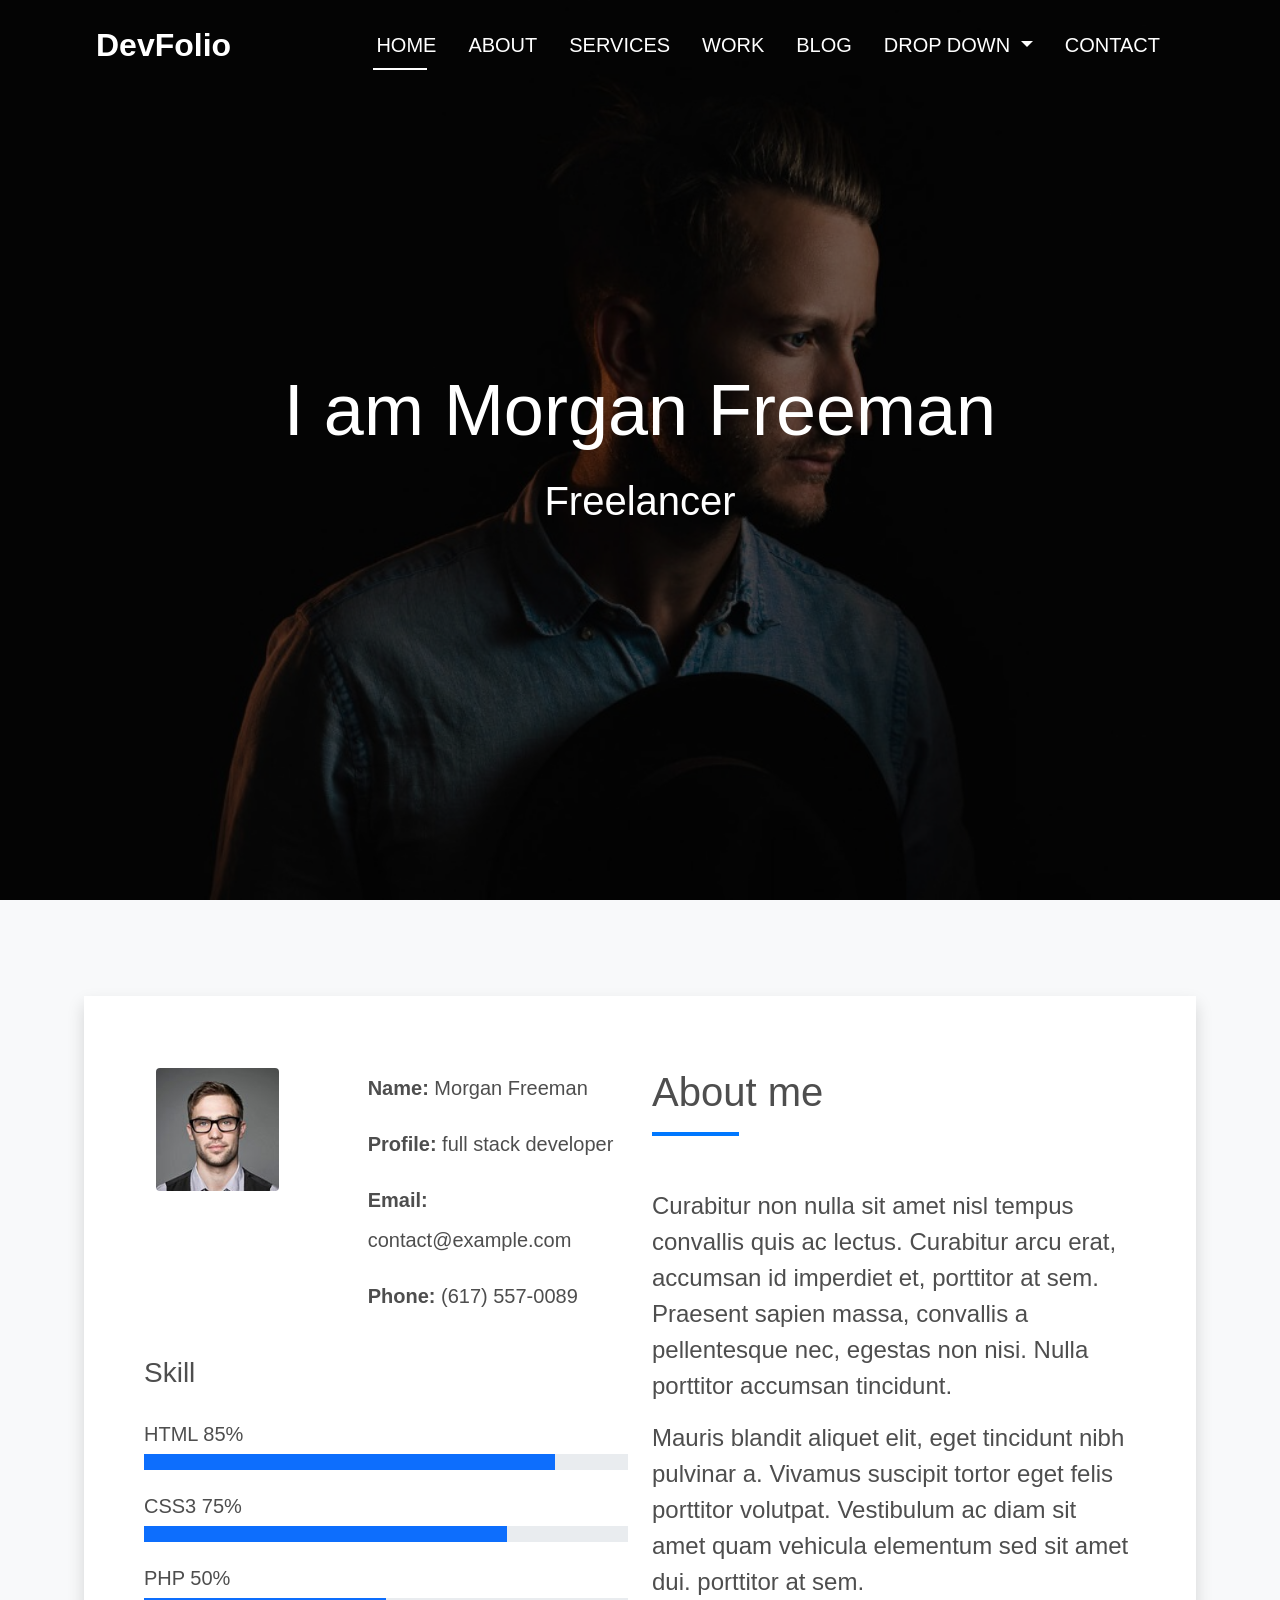
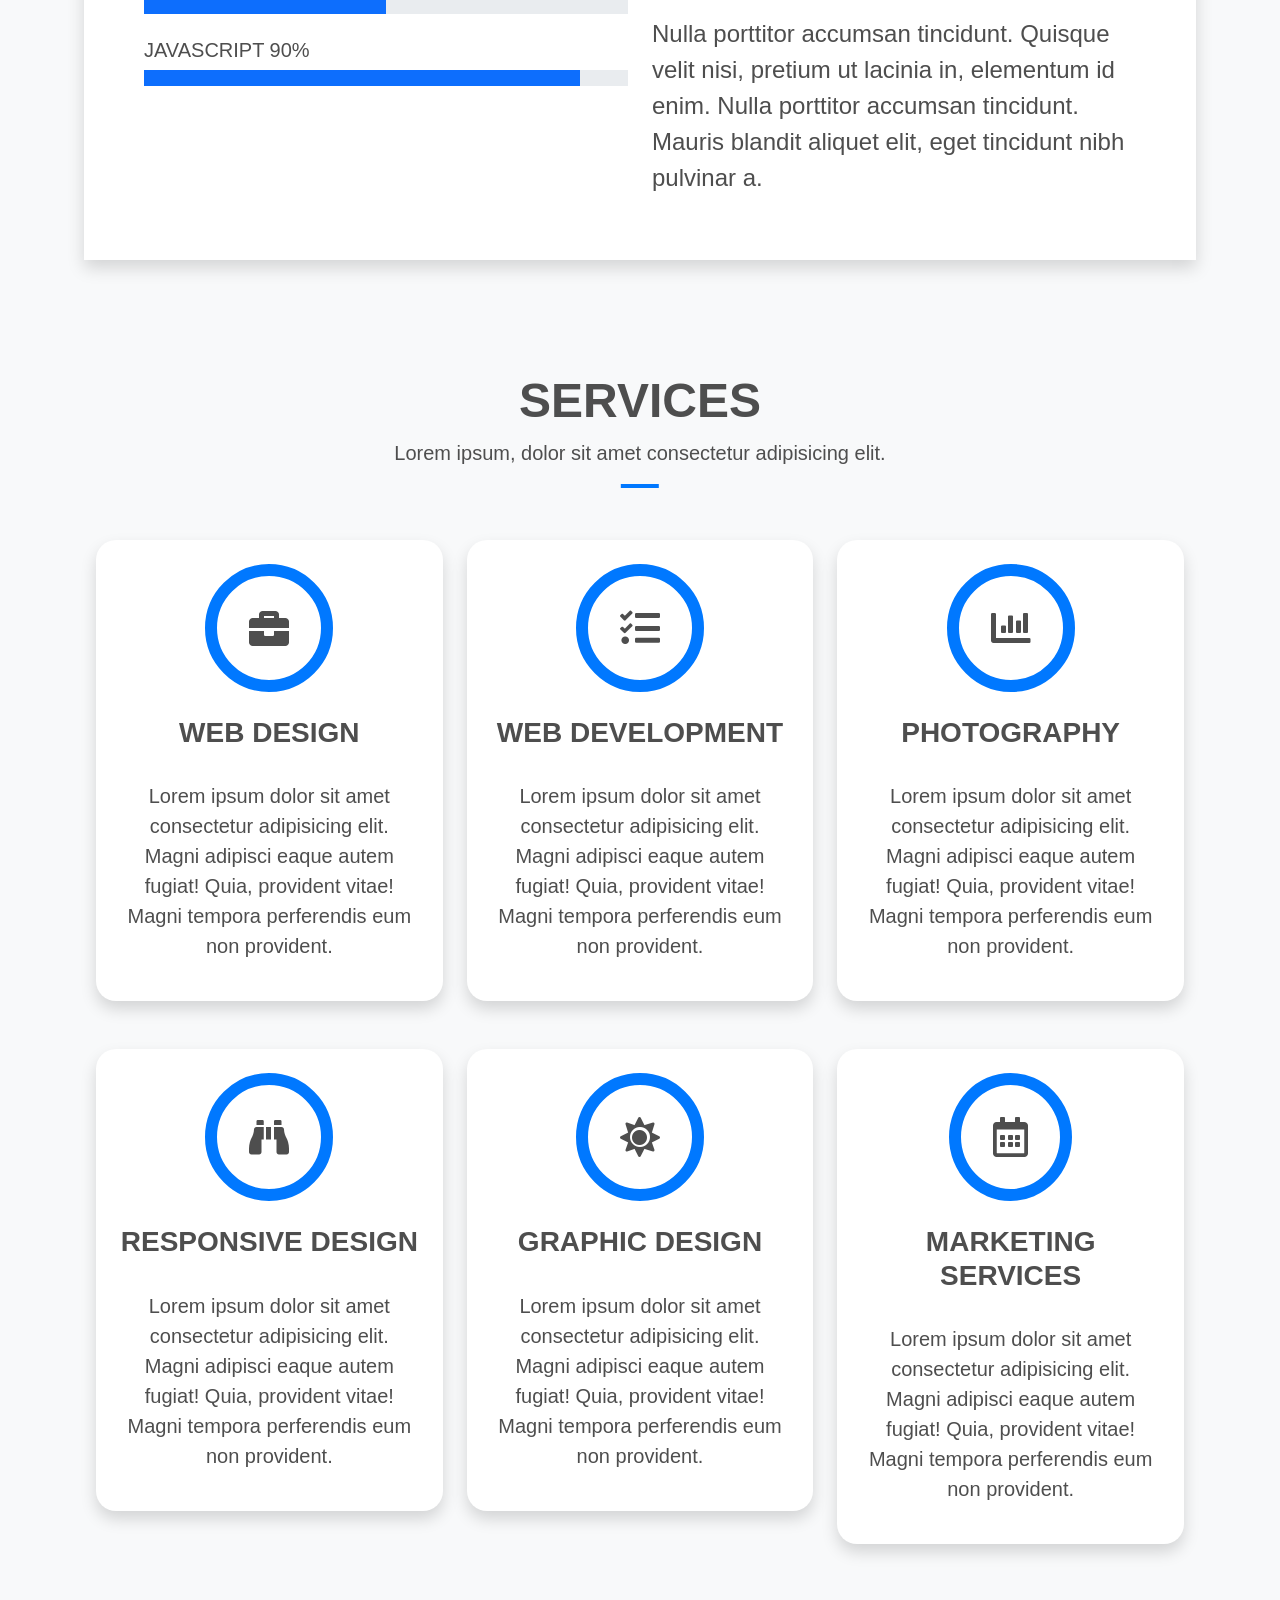
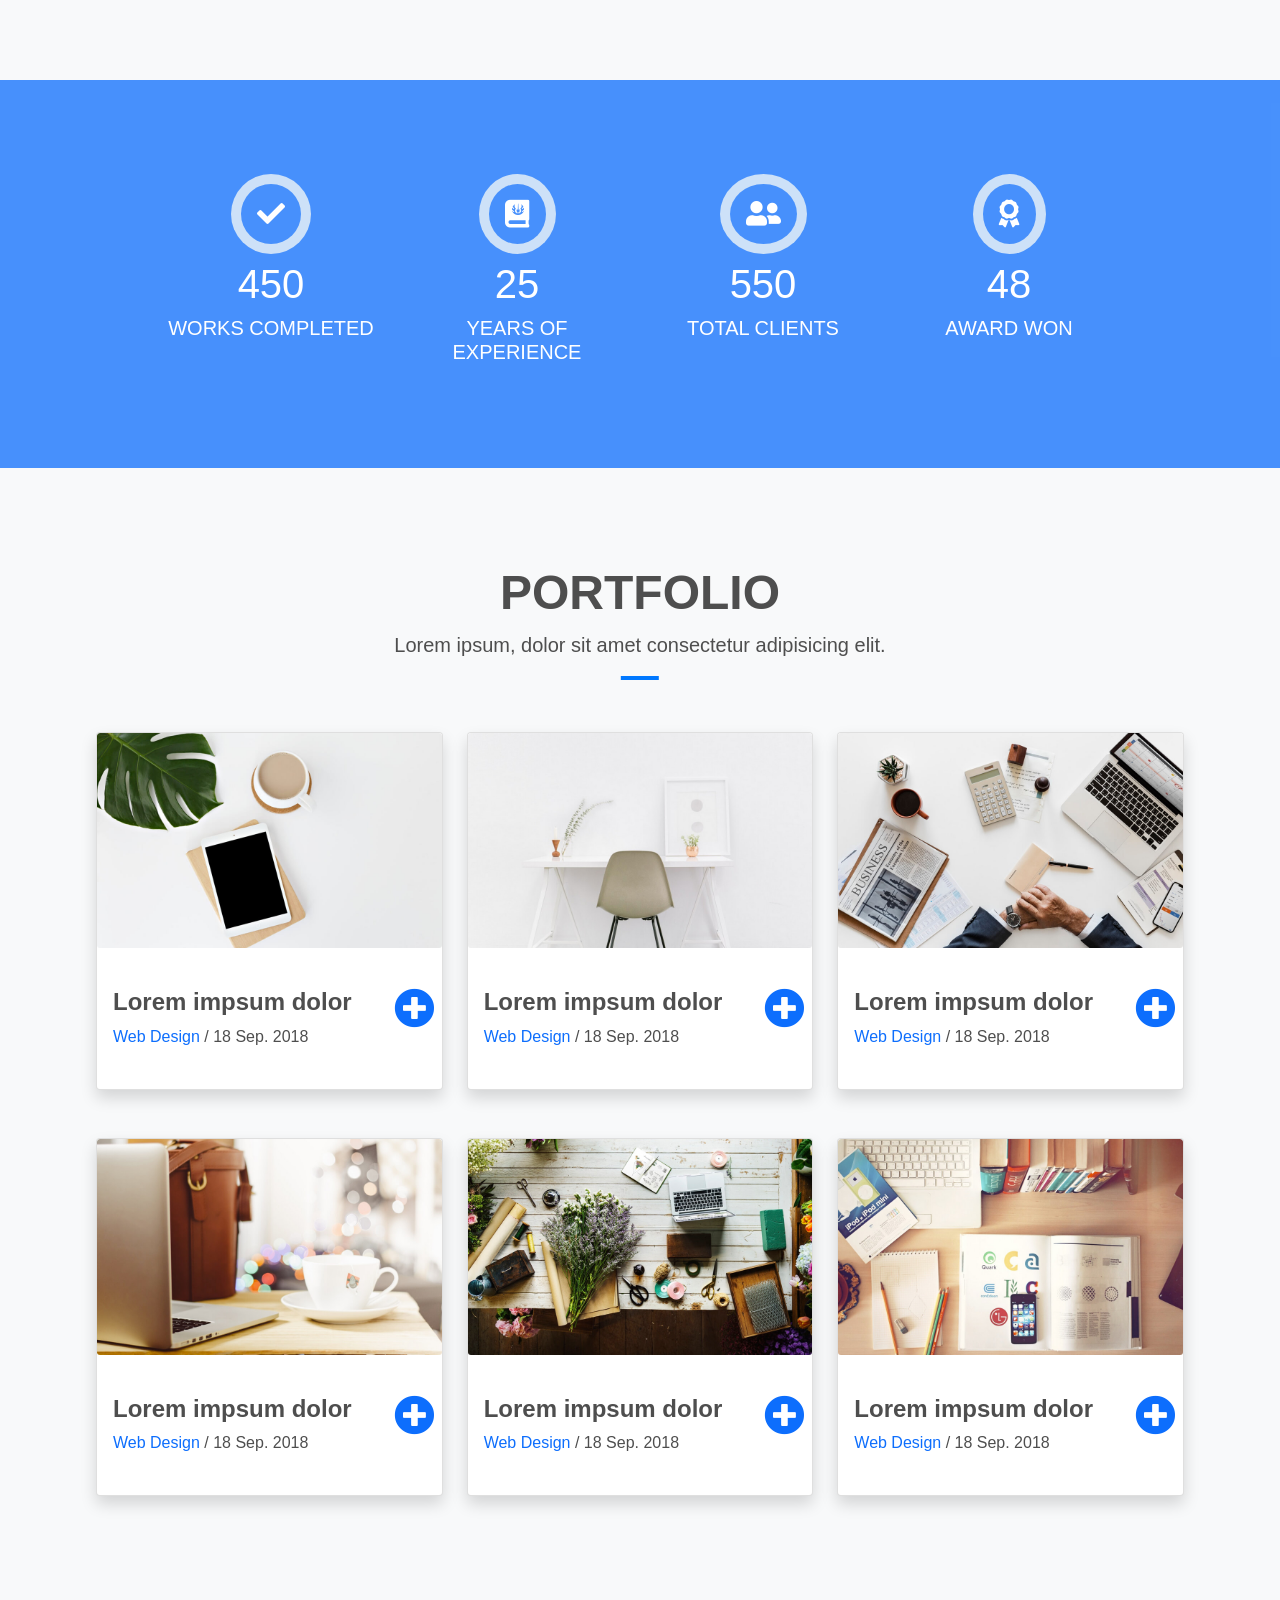
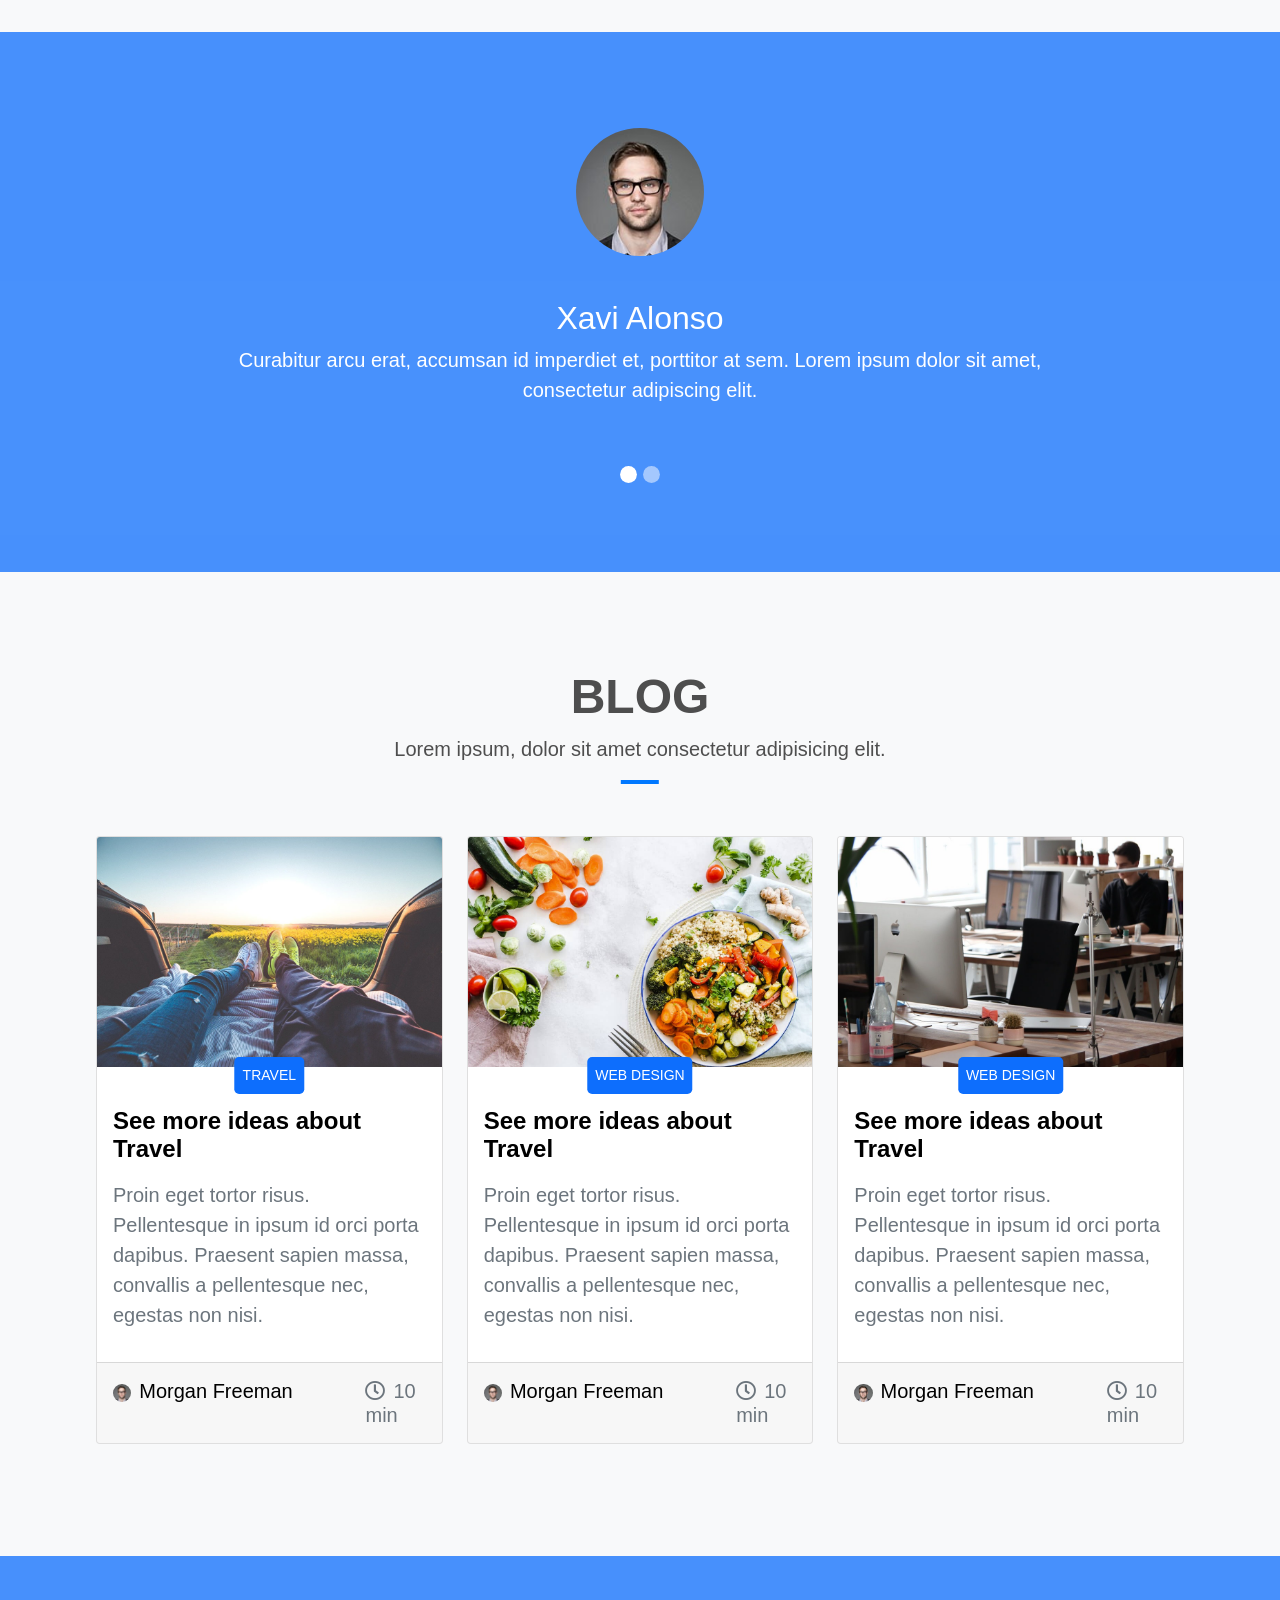
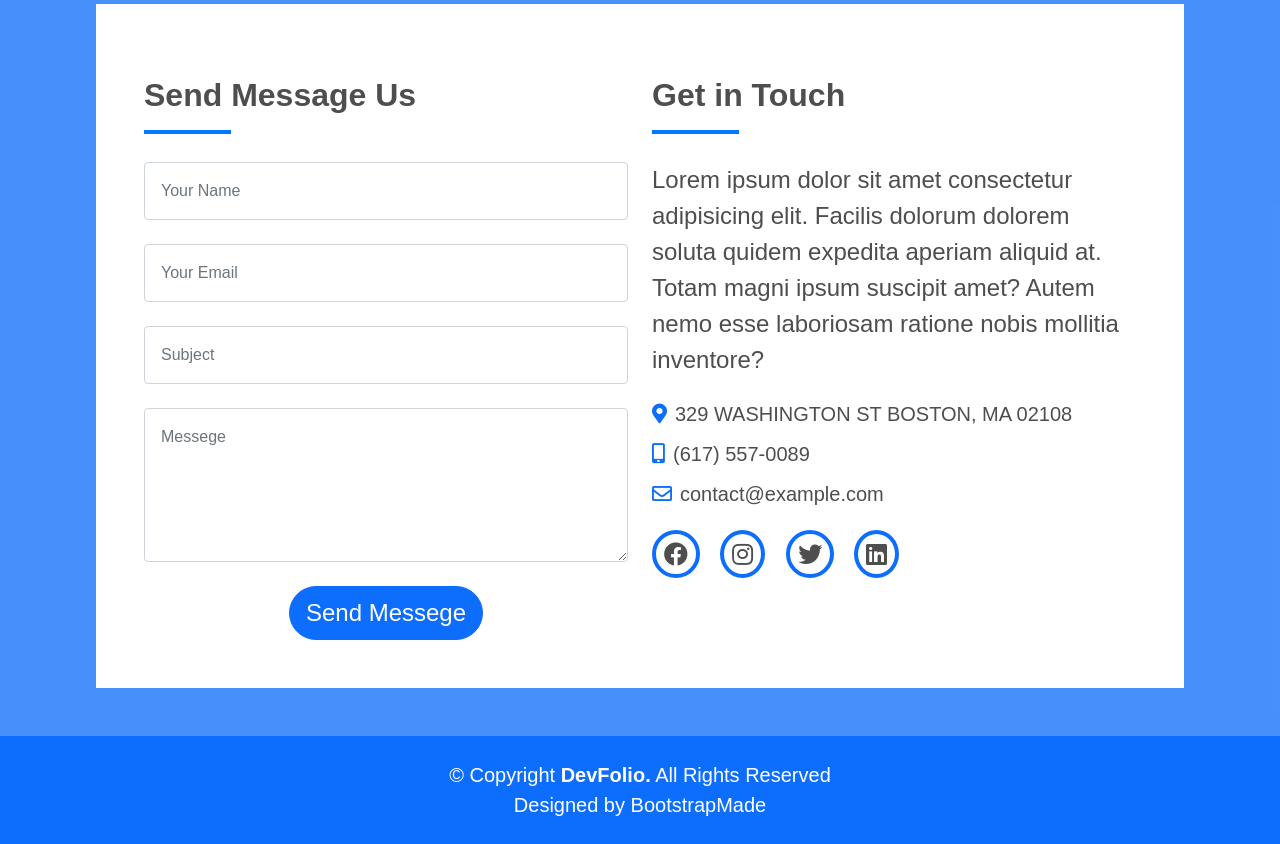
==== commit d3b60ff8: "contact" ====
--- a/home.html
+++ b/home.html
@@ -249,7 +249,7 @@
         <div>
             <div class="w-85 m-auto">
                 <div class="row mt-5">
-                    <div class="col-4">
+                    <div class="col-lg-4">
                         <div class="card my-4 shadow">
                             <div class="card-img overflow-hidden">
                                 <img src="images/1.jfif" class="card-img-top" alt="">
@@ -269,7 +269,7 @@
                             </div>
                         </div>
                     </div>
-                    <div class="col-4">
+                    <div class="col-lg-4">
                         <div class="card my-4 shadow">
                             <div class="card-img overflow-hidden">
                                 <img src="images/2.jfif" class="card-img-top" alt="">
@@ -289,7 +289,7 @@
                             </div>
                         </div>
                     </div>
-                    <div class="col-4">
+                    <div class="col-lg-4">
                         <div class="card my-4 shadow">
                             <div class="card-img overflow-hidden">
                                 <img src="images/3.jfif" class="card-img-top" alt="">
@@ -309,7 +309,7 @@
                             </div>
                         </div>
                     </div>
-                    <div class="col-4">
+                    <div class="col-lg-4">
                         <div class="card my-4 shadow">
                             <div class="card-img overflow-hidden">
                                 <img src="images/4.jfif" class="card-img-top" alt="">
@@ -329,7 +329,7 @@
                             </div>
                         </div>
                     </div>
-                    <div class="col-4">
+                    <div class="col-lg-4">
                         <div class="card my-4 shadow">
                             <div class="card-img overflow-hidden">
                                 <img src="images/5.jfif" class="card-img-top" alt="">
@@ -349,7 +349,7 @@
                             </div>
                         </div>
                     </div>
-                    <div class="col-4">
+                    <div class="col-lg-4">
                         <div class="card my-4 shadow">
                             <div class="card-img overflow-hidden">
                                 <img src="images/6.jfif" class="card-img-top" alt="">
@@ -413,14 +413,14 @@
 
     </section>
 
-    <section class="my-7">
+    <section class="my-7" id="blog">
         <div class="text-center">
             <h2 class="fs-l fw-bold">BLOG</h2>
             <p class="position-relative line2 fs-5">Lorem ipsum, dolor sit amet consectetur adipisicing elit.</p>
         </div>
         <div class="w-85 m-auto">
             <div class="row mt-5">
-                <div class="col-4 mt-4">
+                <div class="col-lg-4 mt-4">
                     <div class="card">
                         <div class="position-relative">
                             <a href=""><img src="images/c-1.jfif" class="card-img-top" alt="..."></a>
@@ -452,7 +452,7 @@
                         </div>
                     </div>
                 </div>
-                <div class="col-4 mt-4">
+                <div class="col-lg-4 mt-4">
                     <div class="card">
                         <div class="position-relative">
                             <a href=""><img src="images/c-2.jfif" class="card-img-top" alt="..."></a>
@@ -484,7 +484,7 @@
                         </div>
                     </div>
                 </div>
-                <div class="col-4 mt-4">
+                <div class="col-lg-4 mt-4">
                     <div class="card">
                         <div class="position-relative">
                             <a href=""><img src="images/c-3.jfif" class="card-img-top" alt="..."></a>
@@ -521,6 +521,47 @@
         </div>
     </section>
 
+    <section class="bg-img2" id="contact">
+        <div class="bg-primary bg-opacity-75 py-5">
+            <div class="w-85 m-auto bg-white">
+                <div class="row p-5">
+                    <div class="col-lg-6">
+                        <h2 class="my-4 line fw-bold ">Send Message Us</h2>
+                        <input type="text" class="form-control p-3 mt-5" placeholder="Your Name">
+                        <input type="text" class="form-control p-3 my-4" placeholder="Your Email">
+                        <input type="text" class="form-control p-3 my-4" placeholder="Subject">
+                        <textarea class="form-control p-3 my-4" placeholder="Messege" rows="5"></textarea>
+                        <div class="w-100 text-center">
+                            <button class=" btn btn-primary rounded-pill fs-4 py-2 px-3" type="submit">
+                                Send Messege
+                            </button>
+                        </div>
+                    </div>
+                    <div class="col-lg-6">
+                        <h2 class="my-4 line fw-bold ">Get in Touch</h2>
+                        <p class="fs-4 mt-5">Lorem ipsum dolor sit amet consectetur adipisicing elit. Facilis dolorum dolorem soluta
+                            quidem expedita aperiam aliquid at. Totam magni ipsum suscipit amet? Autem nemo esse
+                            laboriosam ratione nobis mollitia inventore?</p>
+
+                        <ul class="list-unstyled lh-lg fs-5">
+                            <li> <i class="fas fa-map-marker-alt text-primary me-2"></i>329 WASHINGTON ST BOSTON, MA 02108</li>
+                            <li> <i class="fas fa-mobile-alt text-primary me-2"></i>(617) 557-0089</li>
+                            <li> <i class="far fa-envelope text-primary me-2"></i>contact@example.com</li>
+                        </ul>
+                        <i class="i-hv fab fa-facebook fs-4 me-3 border border-4 border-primary rounded-circle p-2"></i>
+                        <i class="i-hv fab fa-instagram fs-4 me-3 border border-4 border-primary rounded-circle p-2"></i>
+                        <i class="i-hv fab fa-twitter fs-4 me-3 border border-4 border-primary rounded-circle p-2"></i>
+                        <i class="i-hv fab fa-linkedin fs-4 border border-4 border-primary rounded-circle p-2"></i>
+                    </div>
+
+                </div>
+
+            </div>
+
+        </div>
+
+    </section>
+
     <footer class="text-white bg-primary text-center fs-5">
         <p class="m-0 pt-4">© Copyright <span class="fw-bold">DevFolio.</span> All Rights Reserved</p>
         <p class="m-0 pb-4">Designed by BootstrapMade</p>
--- a/css/home.css
+++ b/css/home.css
@@ -1,5 +1,6 @@
 body {
     font-family: sans-serif;
+    color: #4e4e4e;
 }
 
 .bg-img {
@@ -161,4 +162,15 @@
 
 .hv-title:hover {
     color: #0d6efd;
+}
+
+.btn-primary:hover {
+    box-shadow: 0 0 0 6px #cde1f8;
+}
+
+.i-hv:hover{
+    background-color: #0078ff;
+    color: white;
+    border: none;
+    box-shadow: 0 0 0 5px #cde1f8;
 }
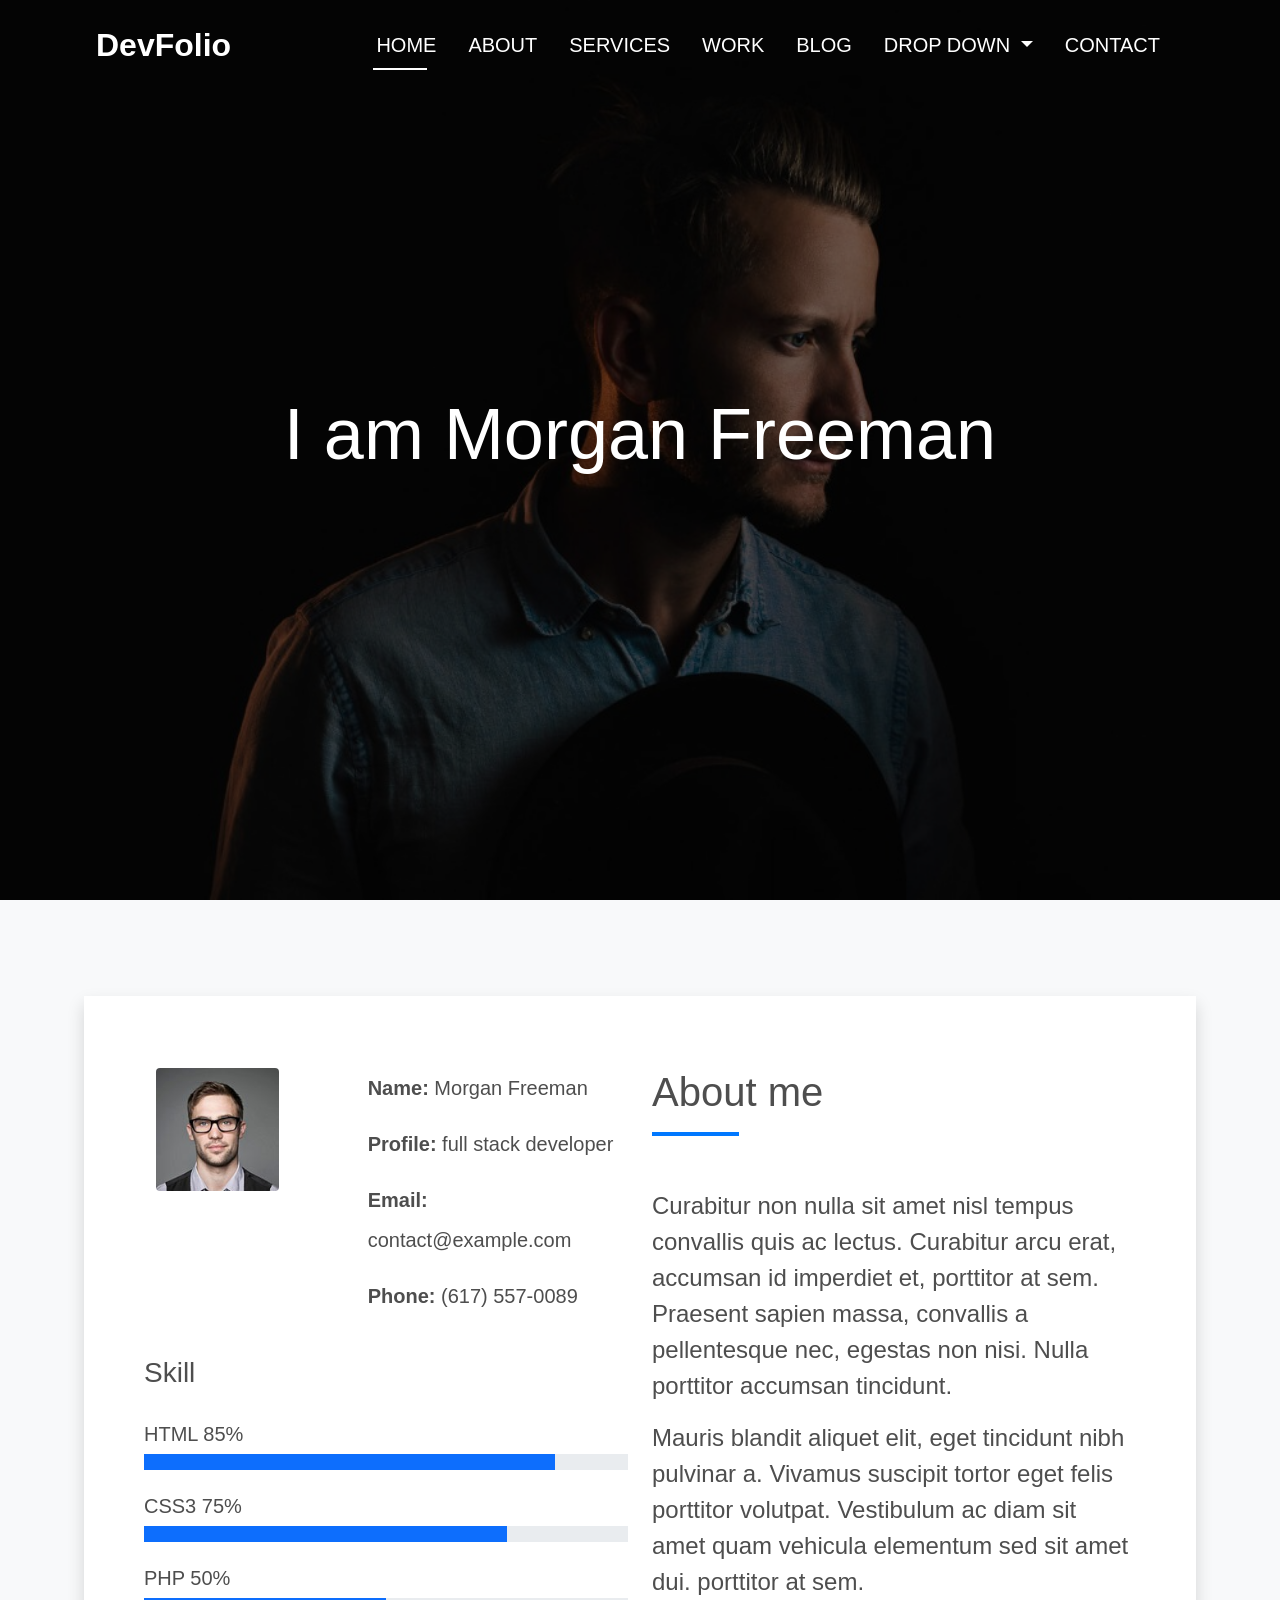
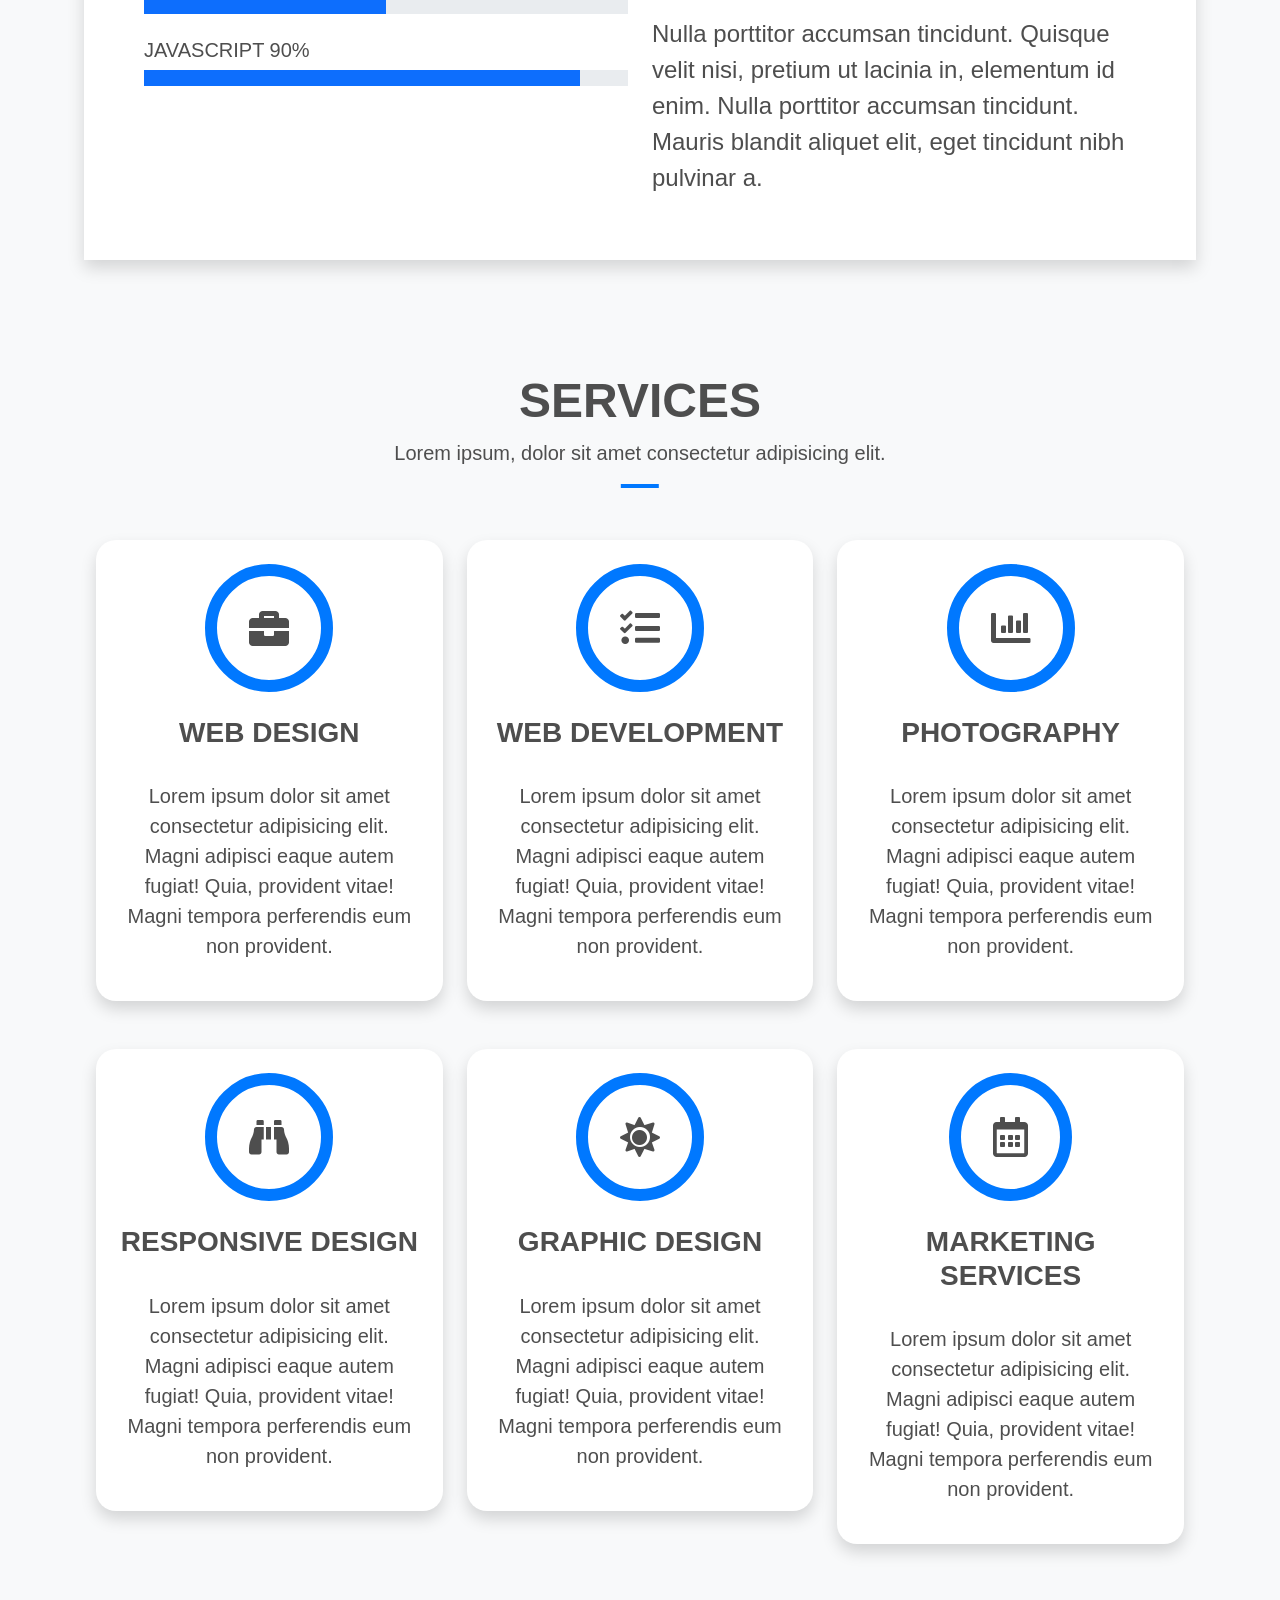
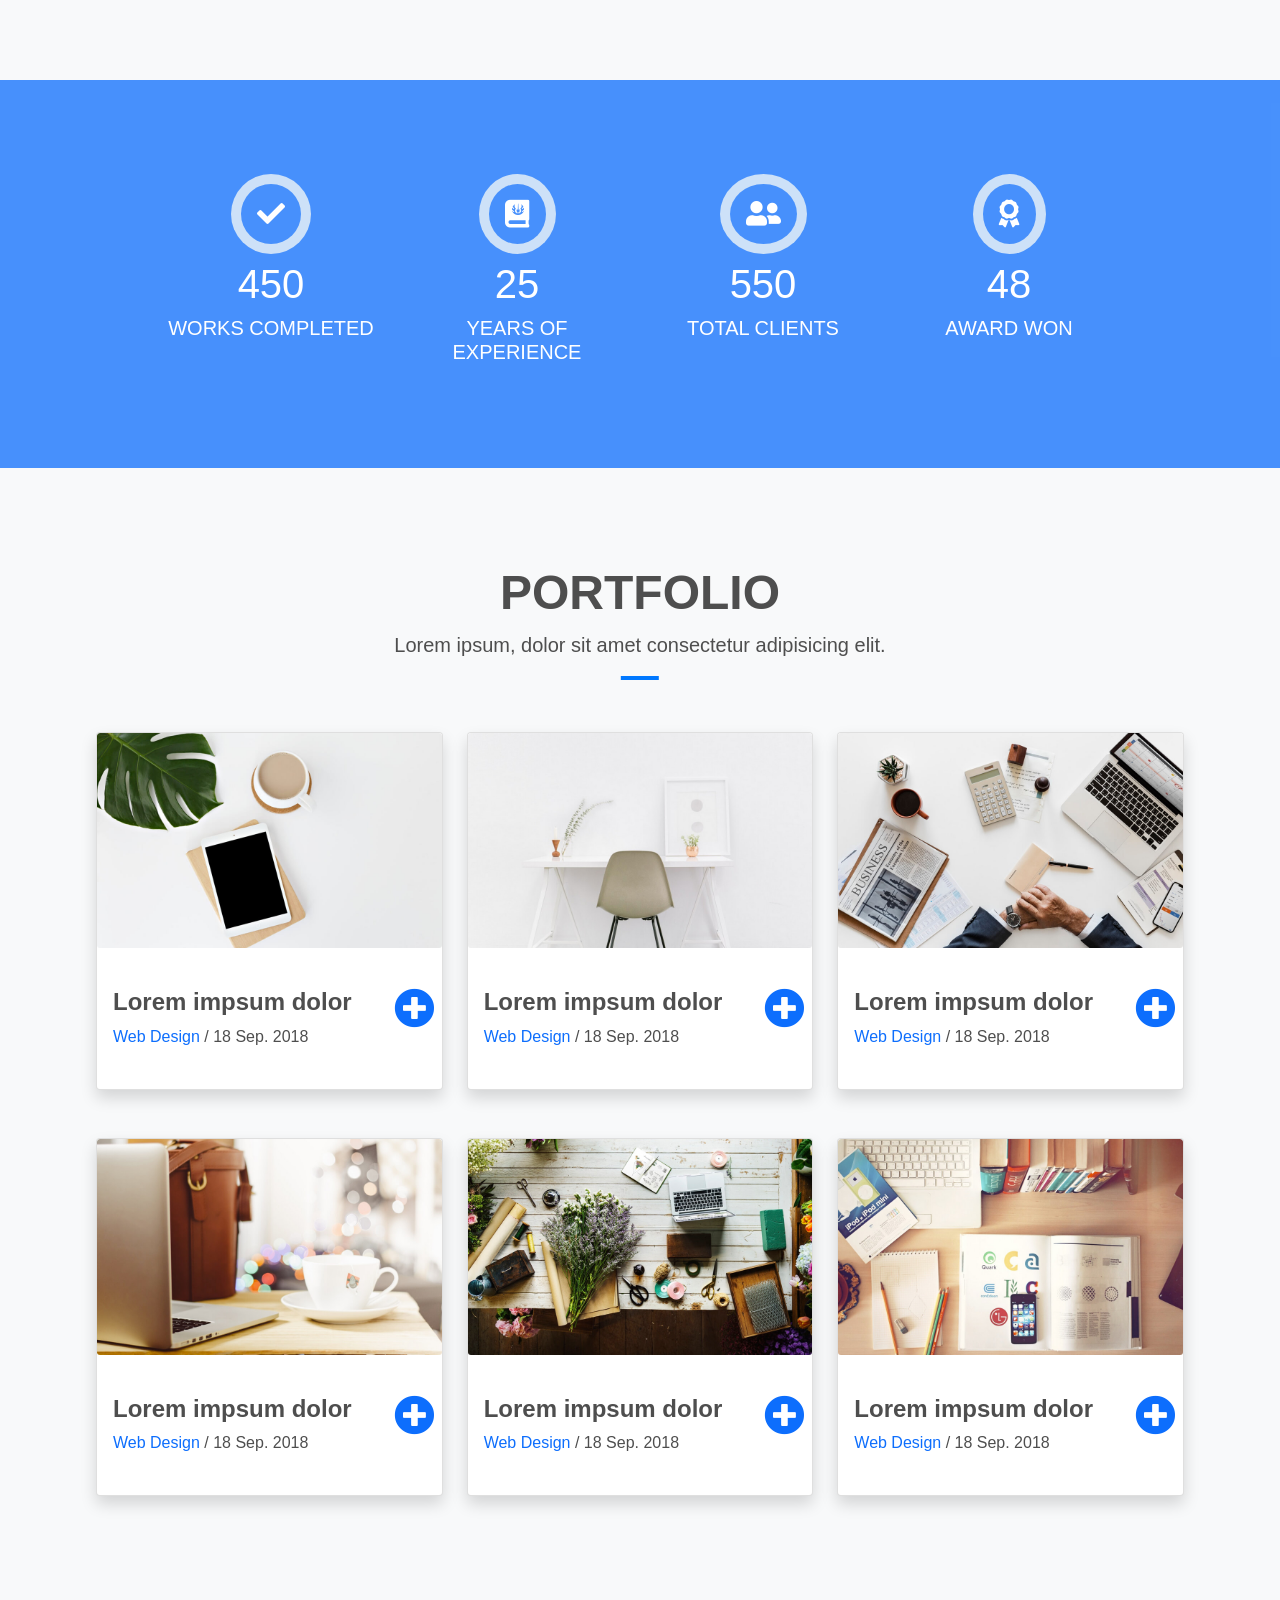
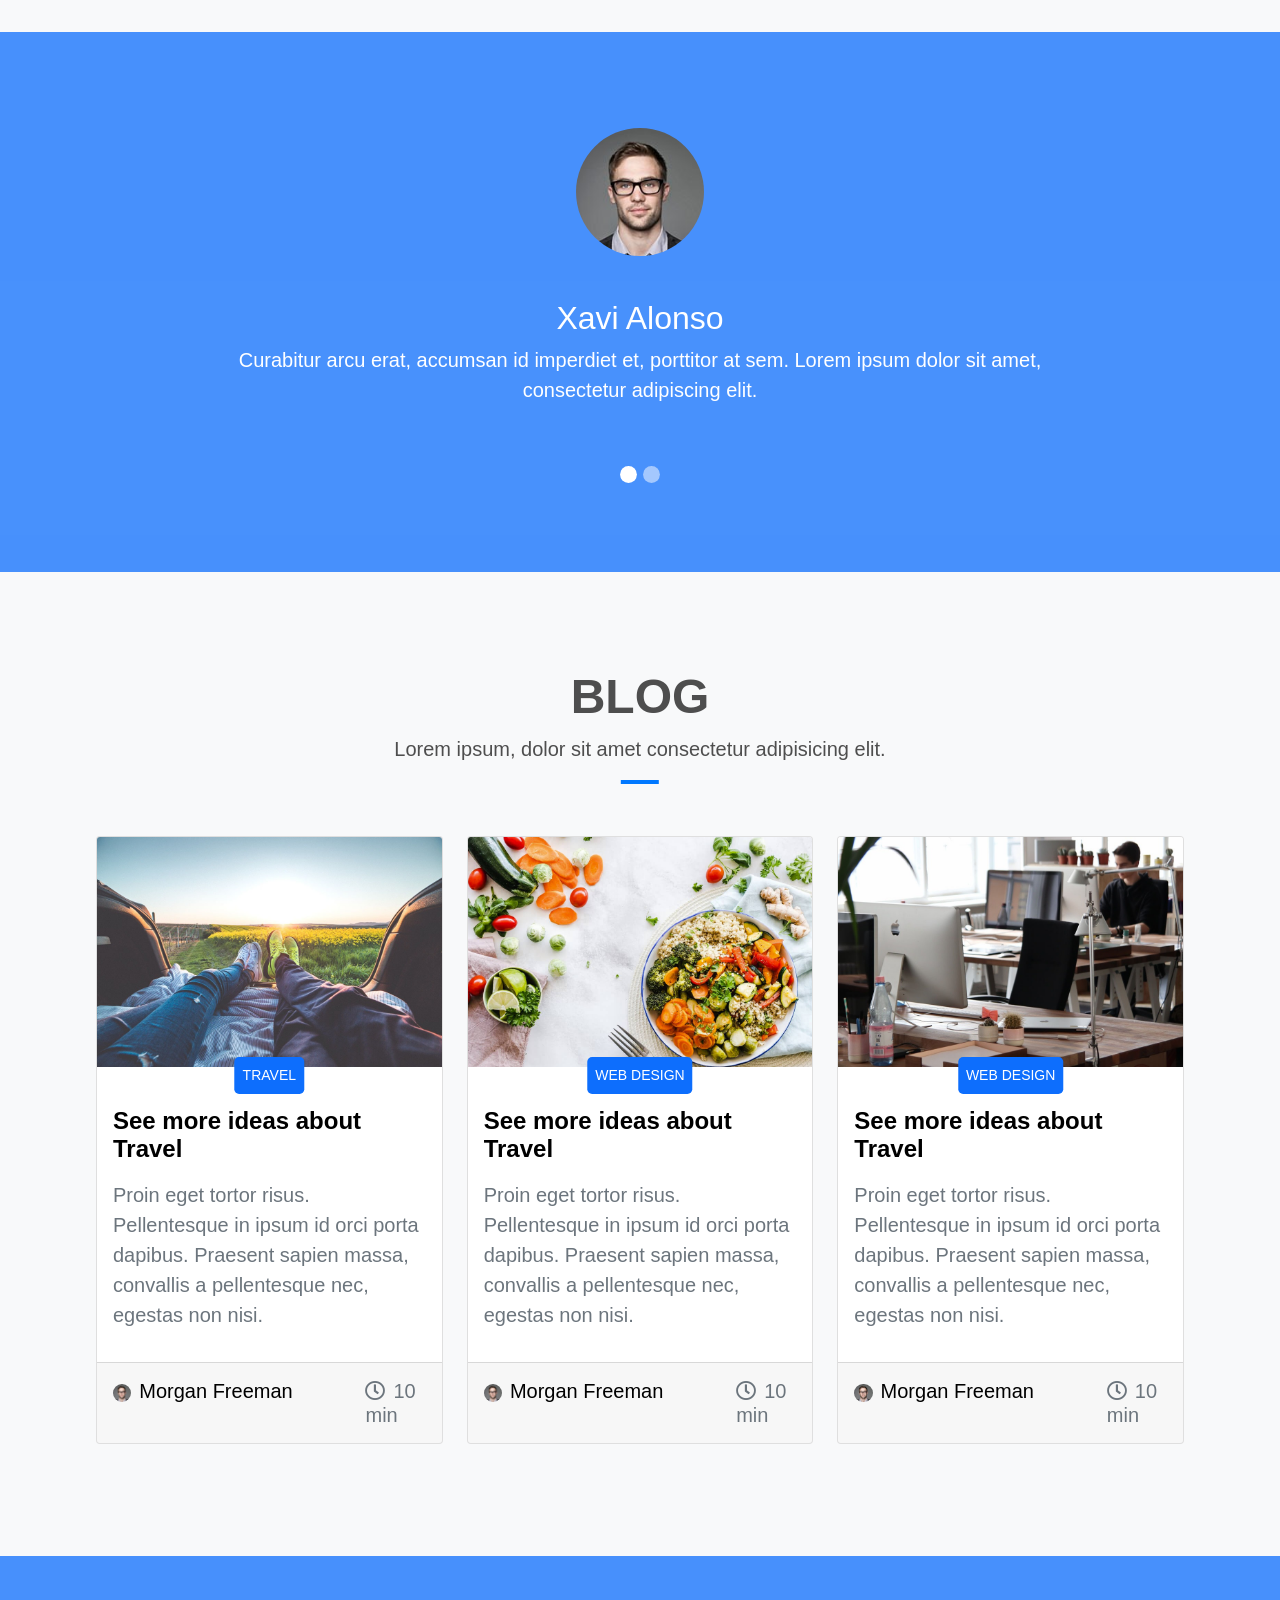
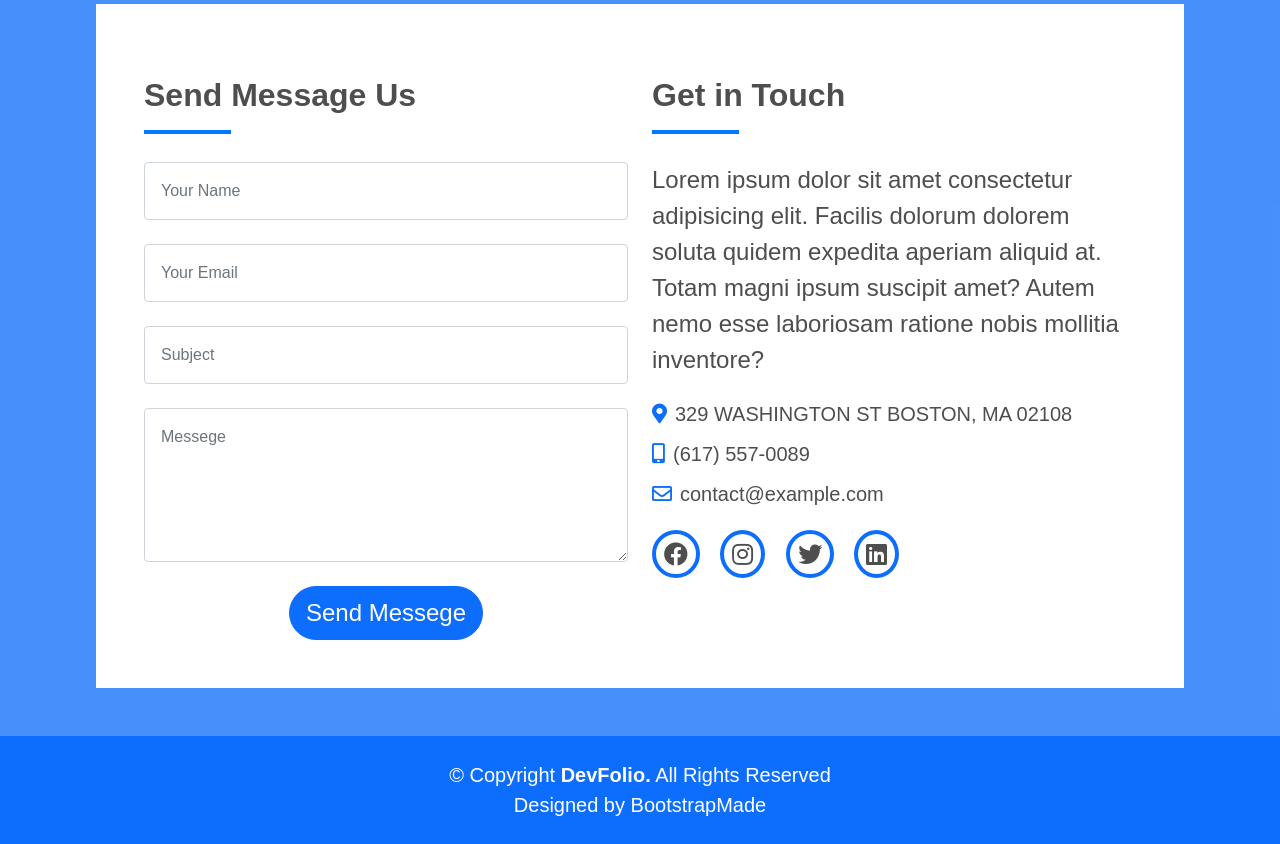
==== commit e663b9d7: "animations" ====
--- a/home.html
+++ b/home.html
@@ -66,7 +66,7 @@
         <div class="bg-black position-absolute vh-100 w-100 bg-opacity-50">
             <div class="vh-100 text-white d-flex flex-column align-items-center justify-content-center">
                 <h1 class="mb-4">I am Morgan Freeman</h1>
-                <h4 class="fs-1">Freelancer</h4>
+                <h4 class="fs-1 ani"></h4>
 
             </div>
         </div>
--- a/css/home.css
+++ b/css/home.css
@@ -59,6 +59,89 @@
     font-size: 4.5rem;
 }
 
+.ani::after {
+    content: "";
+    animation: typing 10s infinite;
+}
+
+@keyframes typing {
+    0% {content: "F|";}
+    2% {content: "Fr|";}
+    4% {content: "Fre|";}
+    6% {content: "Free|";}
+    8% {content: "Freel|";}
+    10% {content: "Freela|";}
+    12% {content: "Freelan|";}
+    14% {content: "Freelanc|";}
+    16% {content: "Freelance|";}
+    17% {content: "Freelancer|";}
+    19% {content: "Freelance|";}
+    20% {content: "Freelanc|";}
+    21% {content: "Freelan|";}
+    22% {content: "Freela|";}
+    23% {content: "Freel|";}
+    24% {content: "Free|";}
+    25% {content: "Fre|";}
+    26% {content: "Fr|";}
+    27% {content: "F|";}
+    28% {content: "|";}
+    30% {content: "D|";}
+    32% {content: "De|";}
+    34% {content: "Dev|";}
+    36% {content: "Deve|";}
+    38% {content: "Devel|";}
+    40% {content: "Develo|";}
+    42% {content: "Develop|";}
+    44% {content: "Develope|";}
+    46% {content: "Developer|";}
+    47% {content: "Develope|";}
+    48% {content: "Develop|";}
+    49% {content: "Develo|";}
+    50% {content: "Devel|";}
+    51% {content: "Deve|";}
+    52% {content: "Dev|";}
+    53% {content: "De|";}
+    55% {content: "Des|";}
+    57% {content: "Desi|";}
+    59% {content: "Desig|";}
+    61% {content: "Design|";}
+    63% {content: "Designe|";}
+    64% {content: "Designer|";}
+    65% {content: "Designe|";}
+    66% {content: "Design|";}
+    67% {content: "Desig|";}
+    68% {content: "Desi|";}
+    69% {content: "Des|";}
+    70% {content: "De|";}
+    71% {content: "D|";}
+    72% {content: "|";}
+    74% {content: "P|";}
+    76% {content: "Ph|";}
+    78% {content: "Pho|";}
+    80% {content: "Phot|";}
+    82% {content: "Photo|";}
+    84% {content: "Photog|";}
+    86% {content: "Photogr|";}
+    87% {content: "Photogra|";}
+    88% {content: "Photograp|";}
+    89% {content: "Photograph|";}
+    89.8% {content: "Photographe|";}
+    90% {content: "Photographer|";}
+    90.4% {content: "Photographe|";}
+    90.8% {content: "Photograph|";}
+    91% {content: "Photograp|";}
+    92% {content: "Photogra|";}
+    93% {content: "Photogr|";}
+    94% {content: "Photog|";}
+    95% {content: "Photo|";}
+    96% {content: "Phot|";}
+    97% {content: "Pho|";}
+    98% {content: "Ph|";}
+    99% {content: "P|";}
+    100% {content: "|";}
+
+}
+
 .progress {
     border-radius: 0;
 }
@@ -168,7 +251,7 @@
     box-shadow: 0 0 0 6px #cde1f8;
 }
 
-.i-hv:hover{
+.i-hv:hover {
     background-color: #0078ff;
     color: white;
     border: none;
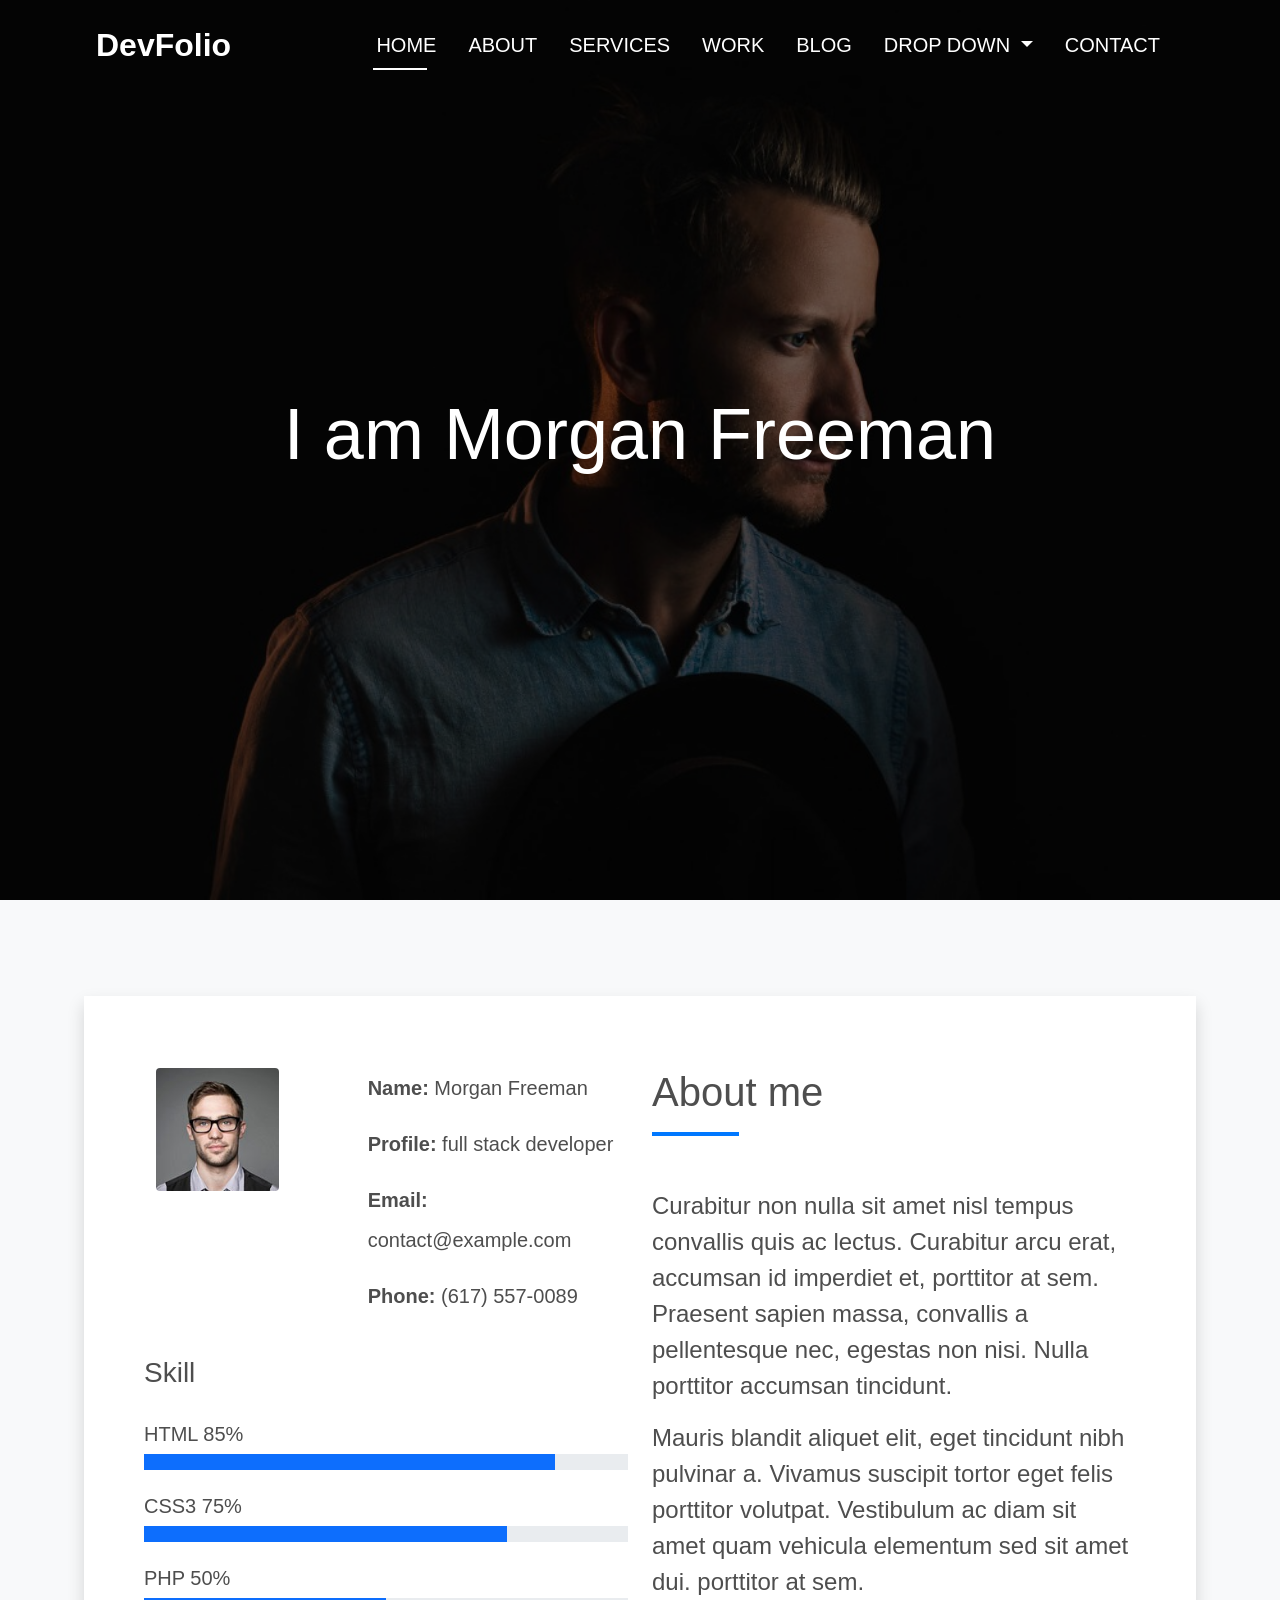
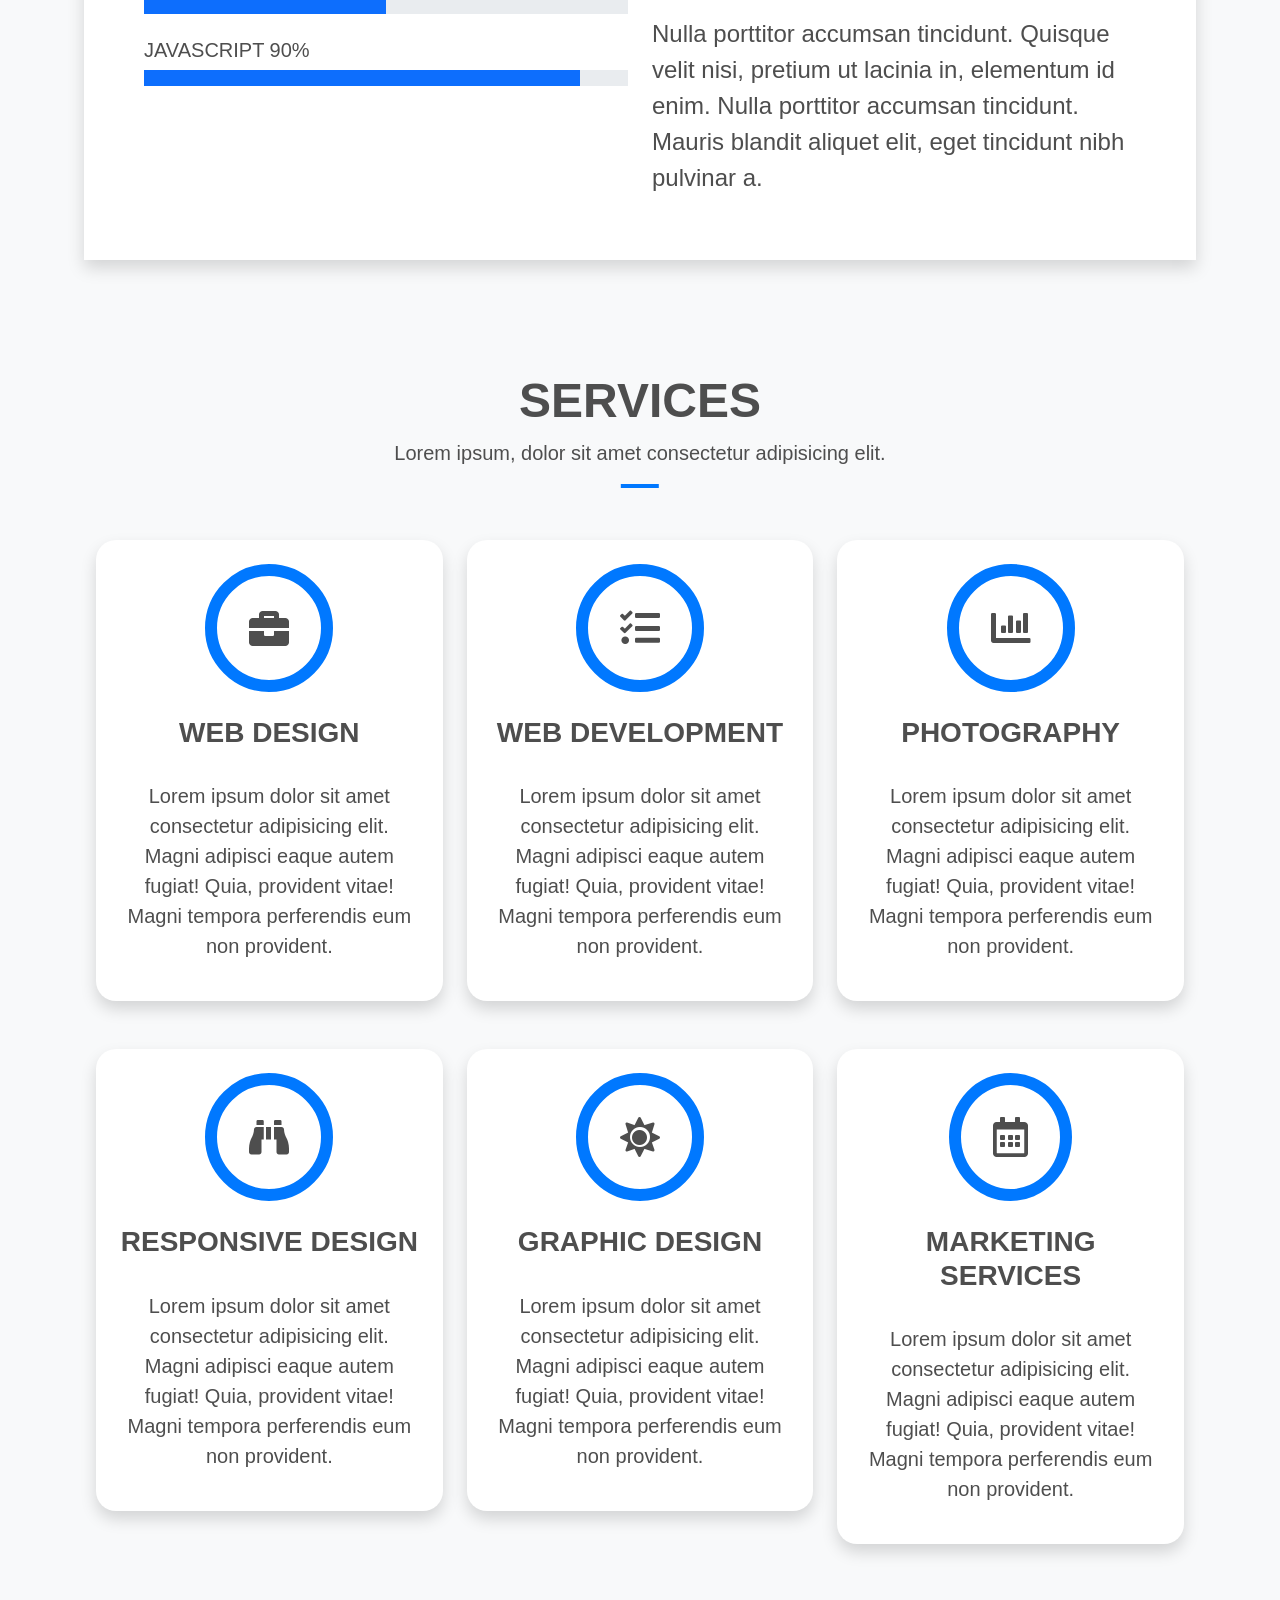
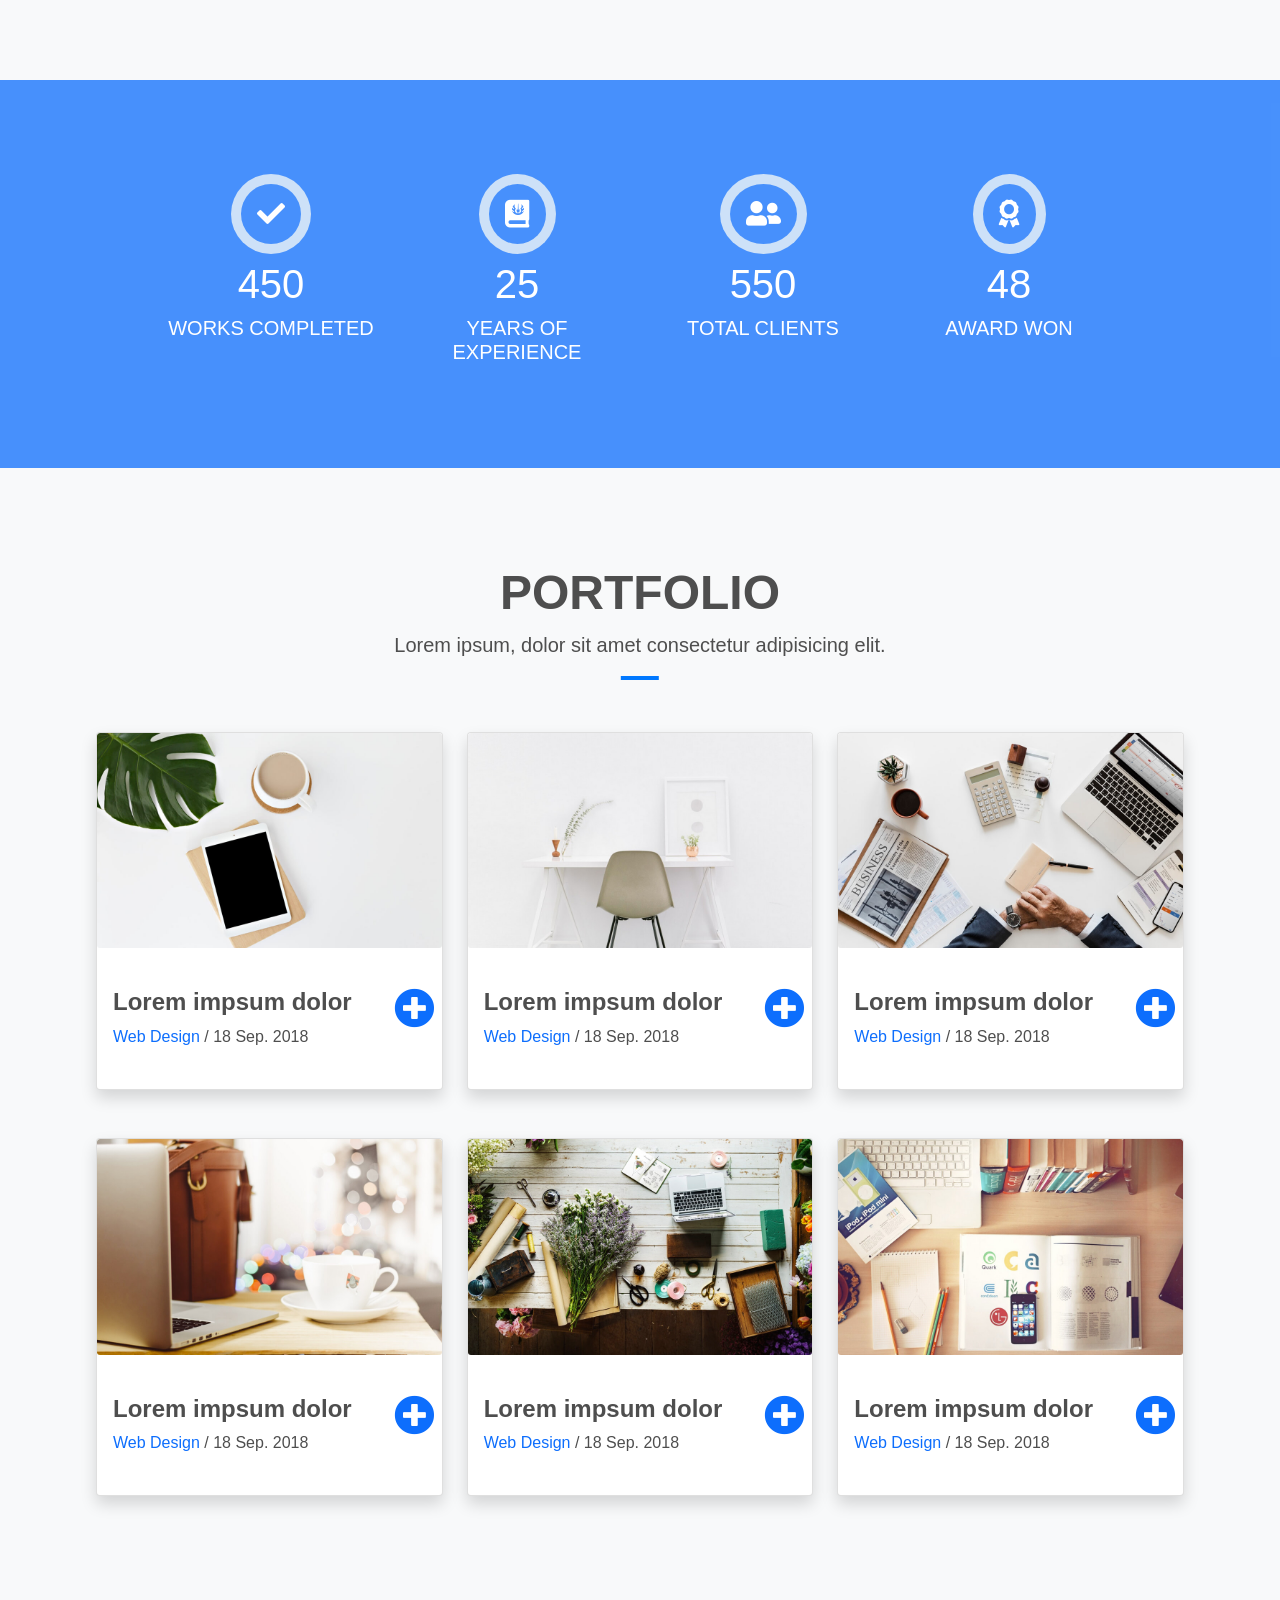
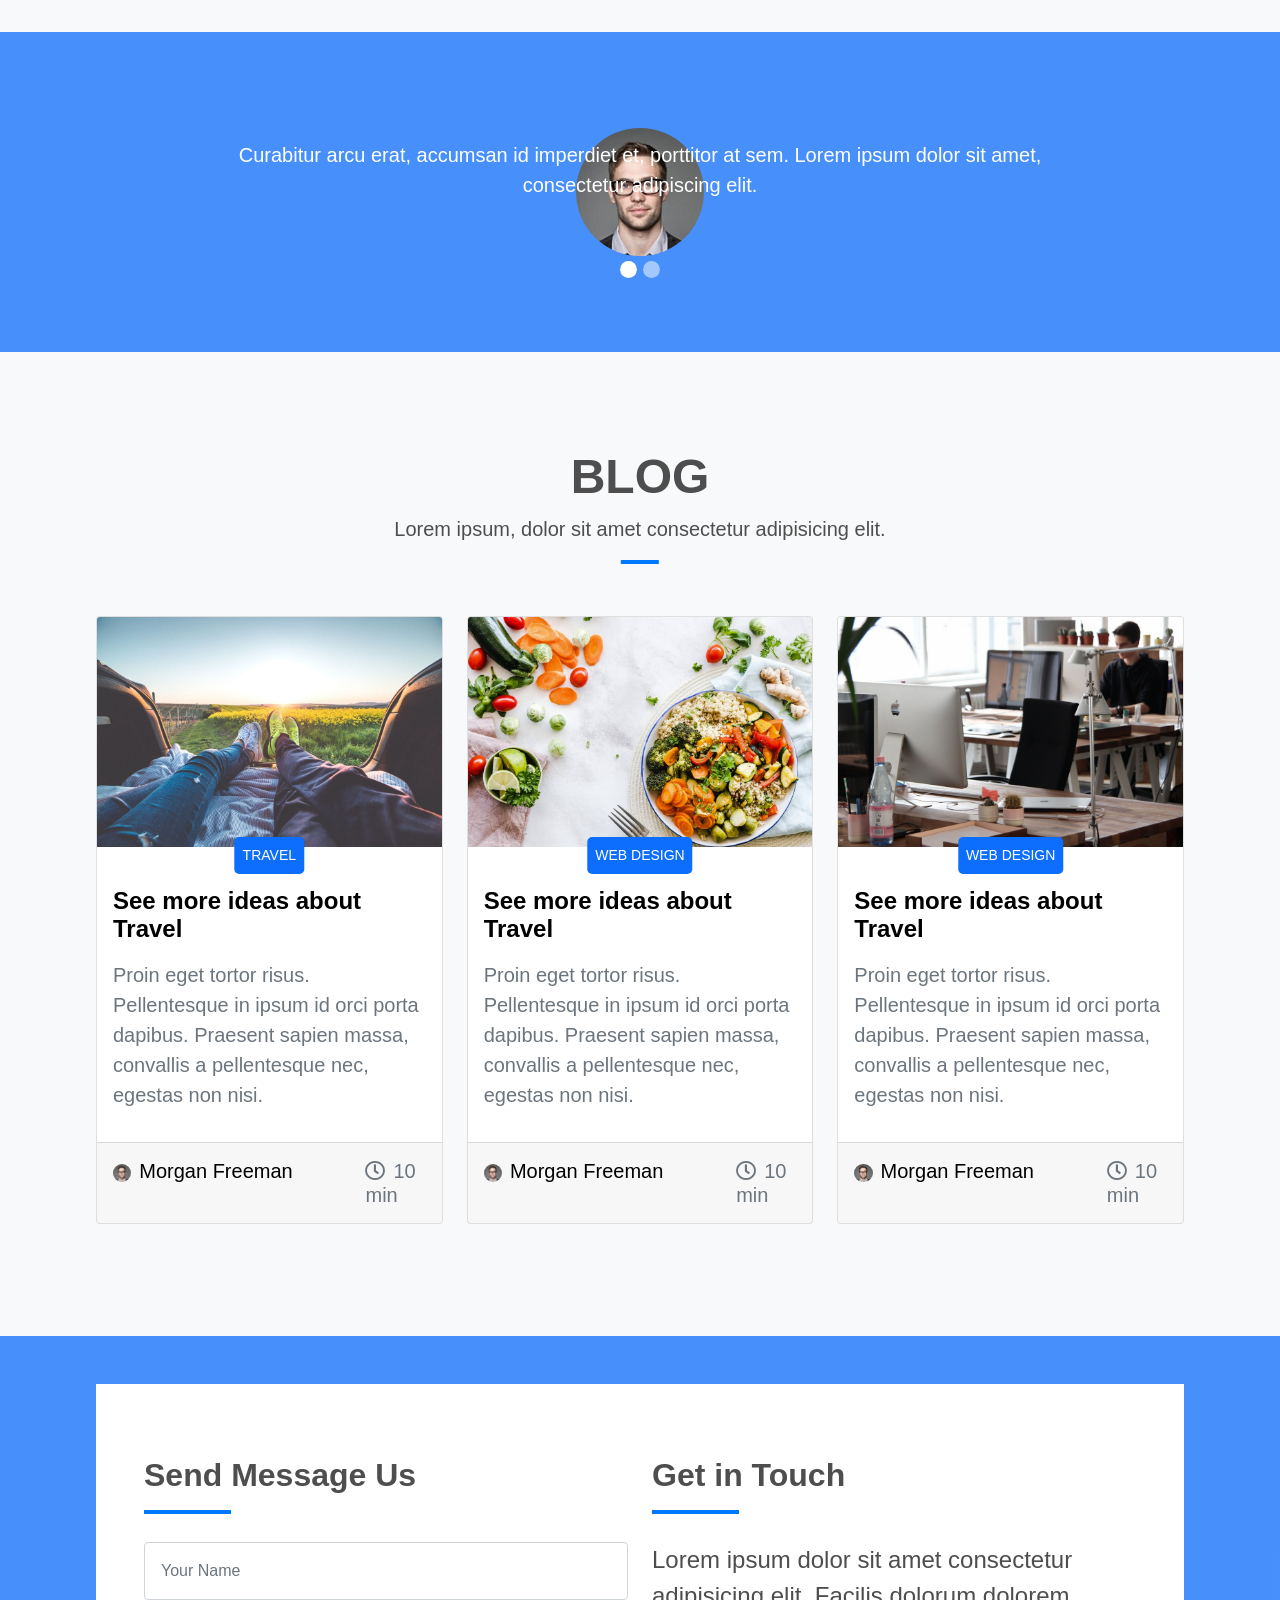
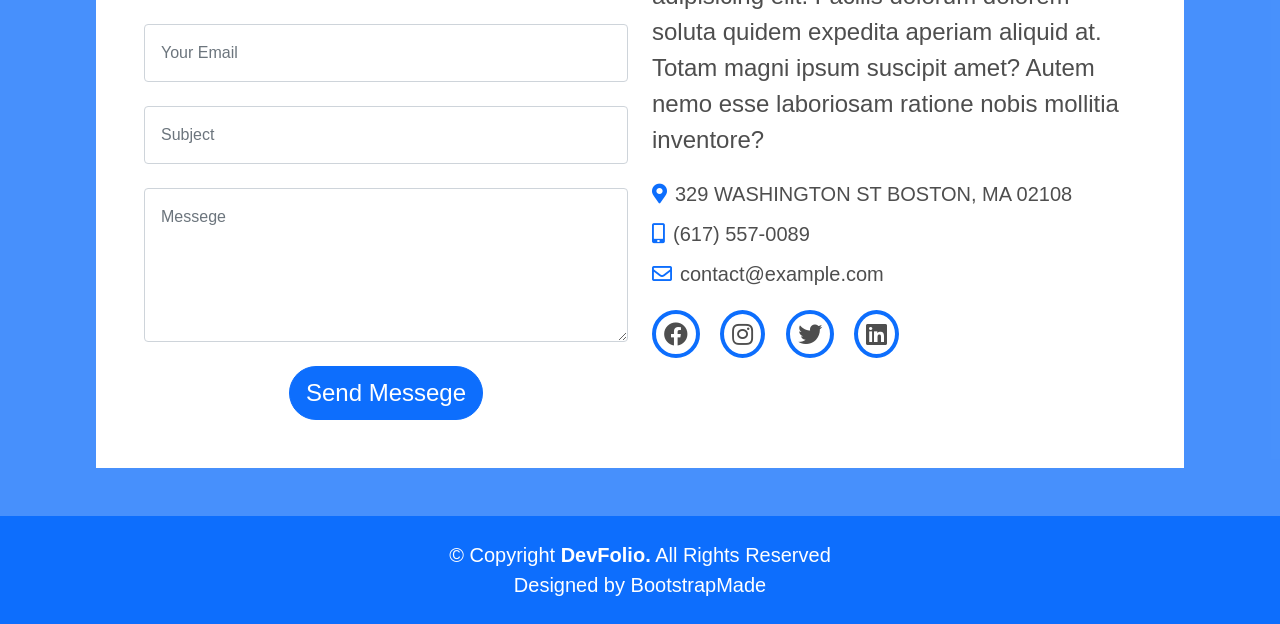
==== commit 852e4f20: "Update home.html" ====
--- a/home.html
+++ b/home.html
@@ -1,4 +1,5 @@
-<html>
+<!DOCTYPE html>
+<html lang="en">
 
 <head>
     <title>DevFolio Bootstrap Portfolio Template - Index</title>
@@ -62,7 +63,7 @@
         </div>
     </nav>
 
-    <section class="bg-img vh-100 position-relative" id="home">
+    <header class="bg-img vh-100 position-relative" id="home">
         <div class="bg-black position-absolute vh-100 w-100 bg-opacity-50">
             <div class="vh-100 text-white d-flex flex-column align-items-center justify-content-center">
                 <h1 class="mb-4">I am Morgan Freeman</h1>
@@ -70,7 +71,7 @@
 
             </div>
         </div>
-    </section>
+    </header>
 
     <section class="my-7" id="about">
         <div class="w-85 m-auto">
@@ -211,7 +212,7 @@
                     <div class="col-md-3">
                         <div class="">
                             <i class="fas fa-check fs-3 shadow-blue rounded-circle mt-sm-2"></i>
-                            <h4 class="fs-1 pt-3">450</h4>
+                            <h4 class="fs-1 pt-3 count"></h4>
                             <h5>WORKS COMPLETED</h5>
                         </div>
                     </div>
@@ -571,4 +572,4 @@
     <script src="js/bootstrap.min.js"></script>
 </body>
 
-</html>+</html>
--- a/css/home.css
+++ b/css/home.css
@@ -1,5 +1,6 @@
 body {
     font-family: sans-serif;
+    font-size: 16px;
     color: #4e4e4e;
 }
 
@@ -65,80 +66,301 @@
 }
 
 @keyframes typing {
-    0% {content: "F|";}
-    2% {content: "Fr|";}
-    4% {content: "Fre|";}
-    6% {content: "Free|";}
-    8% {content: "Freel|";}
-    10% {content: "Freela|";}
-    12% {content: "Freelan|";}
-    14% {content: "Freelanc|";}
-    16% {content: "Freelance|";}
-    17% {content: "Freelancer|";}
-    19% {content: "Freelance|";}
-    20% {content: "Freelanc|";}
-    21% {content: "Freelan|";}
-    22% {content: "Freela|";}
-    23% {content: "Freel|";}
-    24% {content: "Free|";}
-    25% {content: "Fre|";}
-    26% {content: "Fr|";}
-    27% {content: "F|";}
-    28% {content: "|";}
-    30% {content: "D|";}
-    32% {content: "De|";}
-    34% {content: "Dev|";}
-    36% {content: "Deve|";}
-    38% {content: "Devel|";}
-    40% {content: "Develo|";}
-    42% {content: "Develop|";}
-    44% {content: "Develope|";}
-    46% {content: "Developer|";}
-    47% {content: "Develope|";}
-    48% {content: "Develop|";}
-    49% {content: "Develo|";}
-    50% {content: "Devel|";}
-    51% {content: "Deve|";}
-    52% {content: "Dev|";}
-    53% {content: "De|";}
-    55% {content: "Des|";}
-    57% {content: "Desi|";}
-    59% {content: "Desig|";}
-    61% {content: "Design|";}
-    63% {content: "Designe|";}
-    64% {content: "Designer|";}
-    65% {content: "Designe|";}
-    66% {content: "Design|";}
-    67% {content: "Desig|";}
-    68% {content: "Desi|";}
-    69% {content: "Des|";}
-    70% {content: "De|";}
-    71% {content: "D|";}
-    72% {content: "|";}
-    74% {content: "P|";}
-    76% {content: "Ph|";}
-    78% {content: "Pho|";}
-    80% {content: "Phot|";}
-    82% {content: "Photo|";}
-    84% {content: "Photog|";}
-    86% {content: "Photogr|";}
-    87% {content: "Photogra|";}
-    88% {content: "Photograp|";}
-    89% {content: "Photograph|";}
-    89.8% {content: "Photographe|";}
-    90% {content: "Photographer|";}
-    90.4% {content: "Photographe|";}
-    90.8% {content: "Photograph|";}
-    91% {content: "Photograp|";}
-    92% {content: "Photogra|";}
-    93% {content: "Photogr|";}
-    94% {content: "Photog|";}
-    95% {content: "Photo|";}
-    96% {content: "Phot|";}
-    97% {content: "Pho|";}
-    98% {content: "Ph|";}
-    99% {content: "P|";}
-    100% {content: "|";}
+    0% {
+        content: "F|";
+    }
+
+    2% {
+        content: "Fr|";
+    }
+
+    4% {
+        content: "Fre|";
+    }
+
+    6% {
+        content: "Free|";
+    }
+
+    8% {
+        content: "Freel|";
+    }
+
+    10% {
+        content: "Freela|";
+    }
+
+    12% {
+        content: "Freelan|";
+    }
+
+    14% {
+        content: "Freelanc|";
+    }
+
+    16% {
+        content: "Freelance|";
+    }
+
+    17% {
+        content: "Freelancer|";
+    }
+
+    19% {
+        content: "Freelance|";
+    }
+
+    20% {
+        content: "Freelanc|";
+    }
+
+    21% {
+        content: "Freelan|";
+    }
+
+    22% {
+        content: "Freela|";
+    }
+
+    23% {
+        content: "Freel|";
+    }
+
+    24% {
+        content: "Free|";
+    }
+
+    25% {
+        content: "Fre|";
+    }
+
+    26% {
+        content: "Fr|";
+    }
+
+    27% {
+        content: "F|";
+    }
+
+    28% {
+        content: "|";
+    }
+
+    30% {
+        content: "D|";
+    }
+
+    32% {
+        content: "De|";
+    }
+
+    34% {
+        content: "Dev|";
+    }
+
+    36% {
+        content: "Deve|";
+    }
+
+    38% {
+        content: "Devel|";
+    }
+
+    40% {
+        content: "Develo|";
+    }
+
+    42% {
+        content: "Develop|";
+    }
+
+    44% {
+        content: "Develope|";
+    }
+
+    46% {
+        content: "Developer|";
+    }
+
+    47% {
+        content: "Develope|";
+    }
+
+    48% {
+        content: "Develop|";
+    }
+
+    49% {
+        content: "Develo|";
+    }
+
+    50% {
+        content: "Devel|";
+    }
+
+    51% {
+        content: "Deve|";
+    }
+
+    52% {
+        content: "Dev|";
+    }
+
+    53% {
+        content: "De|";
+    }
+
+    55% {
+        content: "Des|";
+    }
+
+    57% {
+        content: "Desi|";
+    }
+
+    59% {
+        content: "Desig|";
+    }
+
+    61% {
+        content: "Design|";
+    }
+
+    63% {
+        content: "Designe|";
+    }
+
+    64% {
+        content: "Designer|";
+    }
+
+    65% {
+        content: "Designe|";
+    }
+
+    66% {
+        content: "Design|";
+    }
+
+    67% {
+        content: "Desig|";
+    }
+
+    68% {
+        content: "Desi|";
+    }
+
+    69% {
+        content: "Des|";
+    }
+
+    70% {
+        content: "De|";
+    }
+
+    71% {
+        content: "D|";
+    }
+
+    72% {
+        content: "|";
+    }
+
+    74% {
+        content: "P|";
+    }
+
+    76% {
+        content: "Ph|";
+    }
+
+    78% {
+        content: "Pho|";
+    }
+
+    80% {
+        content: "Phot|";
+    }
+
+    82% {
+        content: "Photo|";
+    }
+
+    84% {
+        content: "Photog|";
+    }
+
+    86% {
+        content: "Photogr|";
+    }
+
+    87% {
+        content: "Photogra|";
+    }
+
+    88% {
+        content: "Photograp|";
+    }
+
+    89% {
+        content: "Photograph|";
+    }
+
+    89.8% {
+        content: "Photographe|";
+    }
+
+    90% {
+        content: "Photographer|";
+    }
+
+    90.4% {
+        content: "Photographe|";
+    }
+
+    90.8% {
+        content: "Photograph|";
+    }
+
+    91% {
+        content: "Photograp|";
+    }
+
+    92% {
+        content: "Photogra|";
+    }
+
+    93% {
+        content: "Photogr|";
+    }
+
+    94% {
+        content: "Photog|";
+    }
+
+    95% {
+        content: "Photo|";
+    }
+
+    96% {
+        content: "Phot|";
+    }
+
+    97% {
+        content: "Pho|";
+    }
+
+    98% {
+        content: "Ph|";
+    }
+
+    99% {
+        content: "P|";
+    }
+
+    100% {
+        content: "|";
+    }
 
 }
 
@@ -256,4 +478,53 @@
     color: white;
     border: none;
     box-shadow: 0 0 0 5px #cde1f8;
+}
+
+.count::after {
+    content: "450";
+    animation: counter 0.5s;
+}
+
+@keyframes counter {
+    0% {
+        content: "0";
+    }
+    10% {
+        content: "50";
+    }
+    20% {
+        content: "100";
+    }
+    30% {
+        content: "150";
+    }
+    40% {
+        content: "184";
+    }
+    50% {
+        content: "200";
+    }
+    60% {
+        content: "250";
+    }
+    70% {
+        content: "300";
+    }
+    80% {
+        content: "350";
+    }
+    90% {
+        content: "400";
+    }
+
+    100% {
+        content: "450";
+    }
+}
+
+@media screen and (max-width: 800px){
+    h1{
+        font-size: 60px;
+    }
+    
 }
